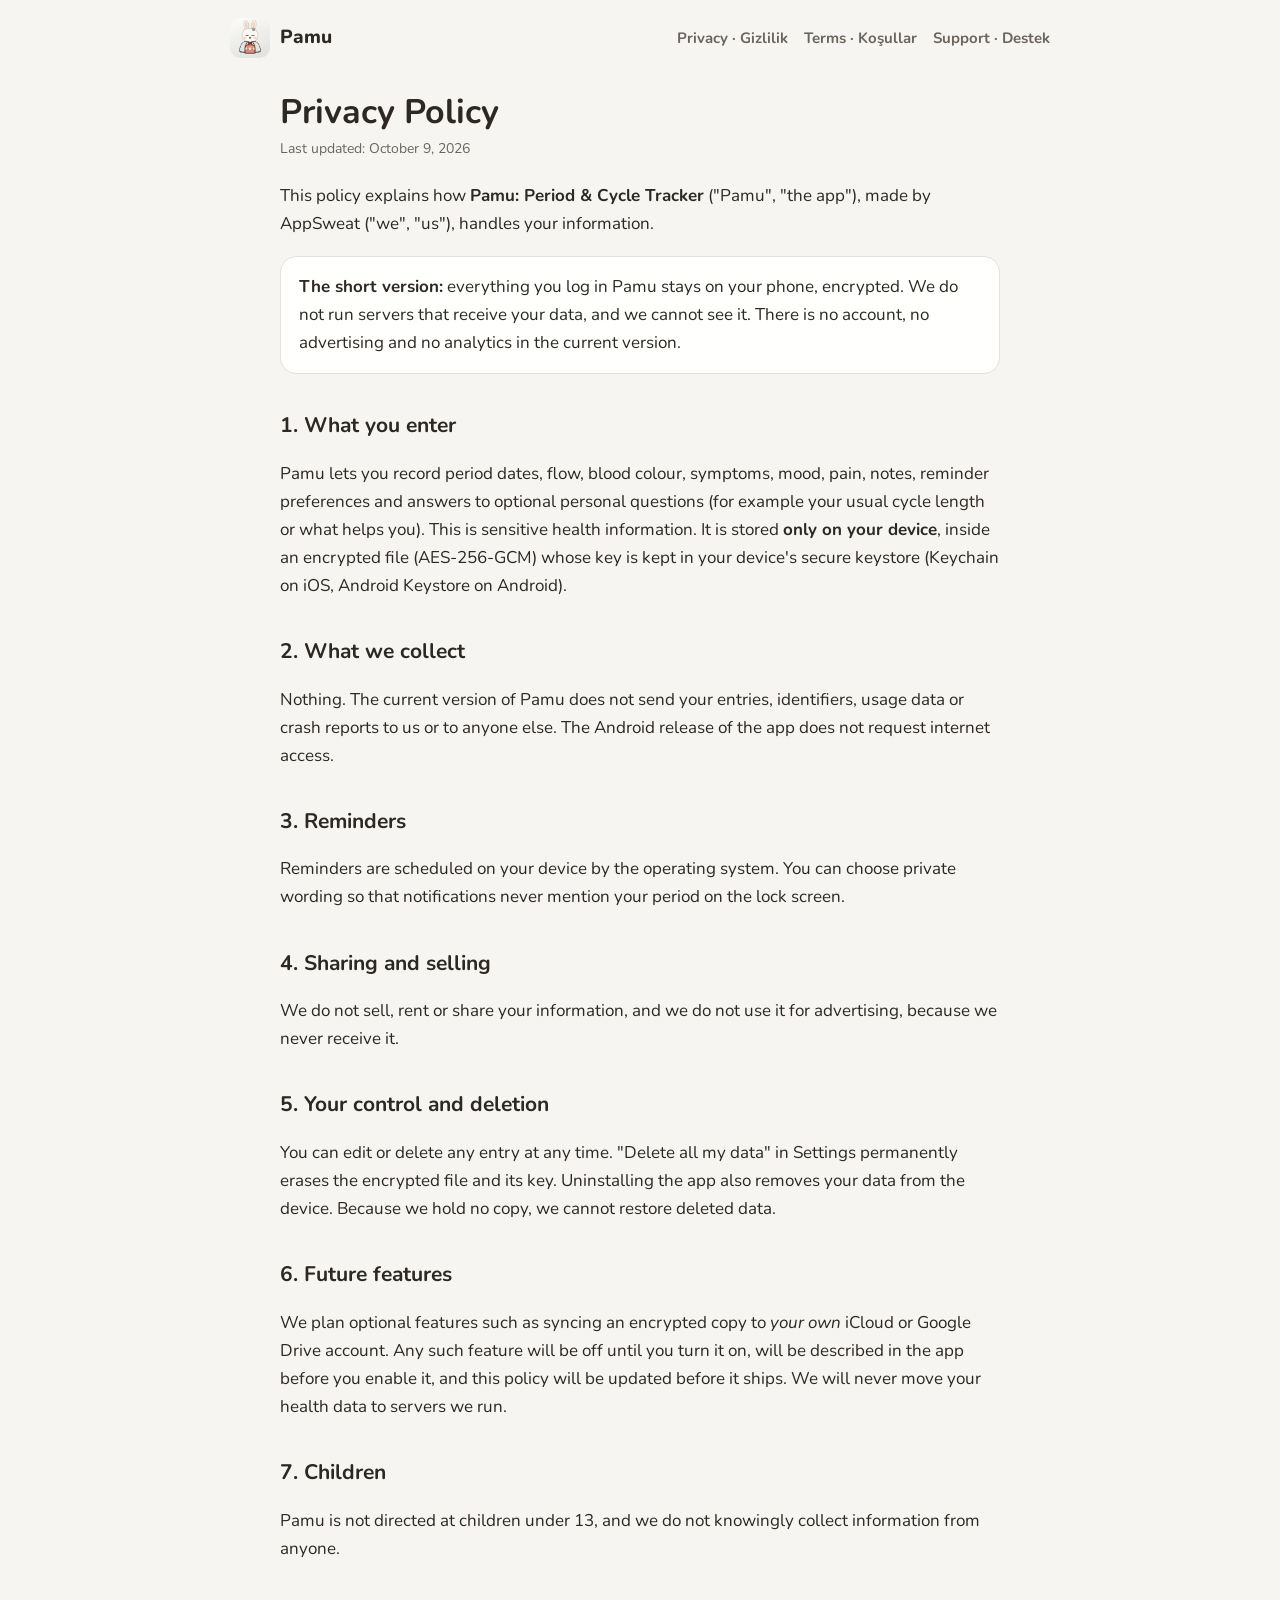
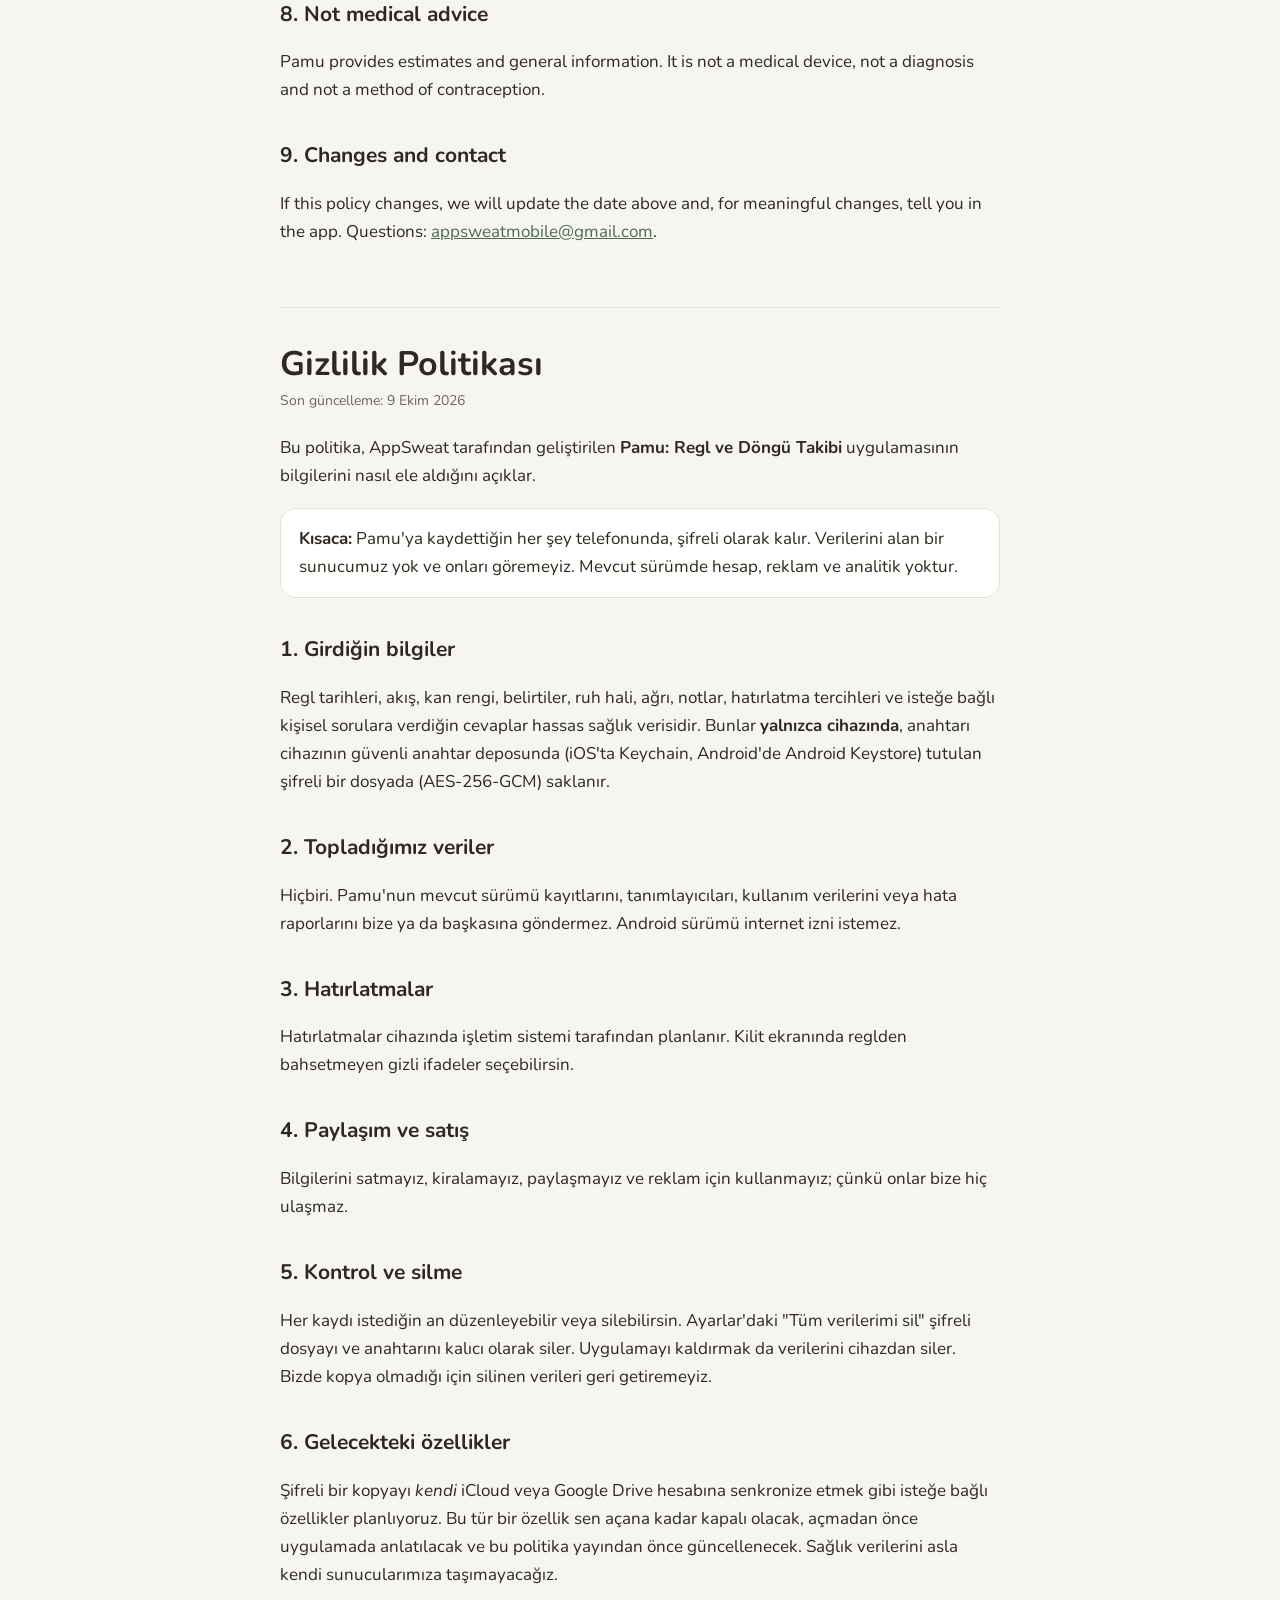
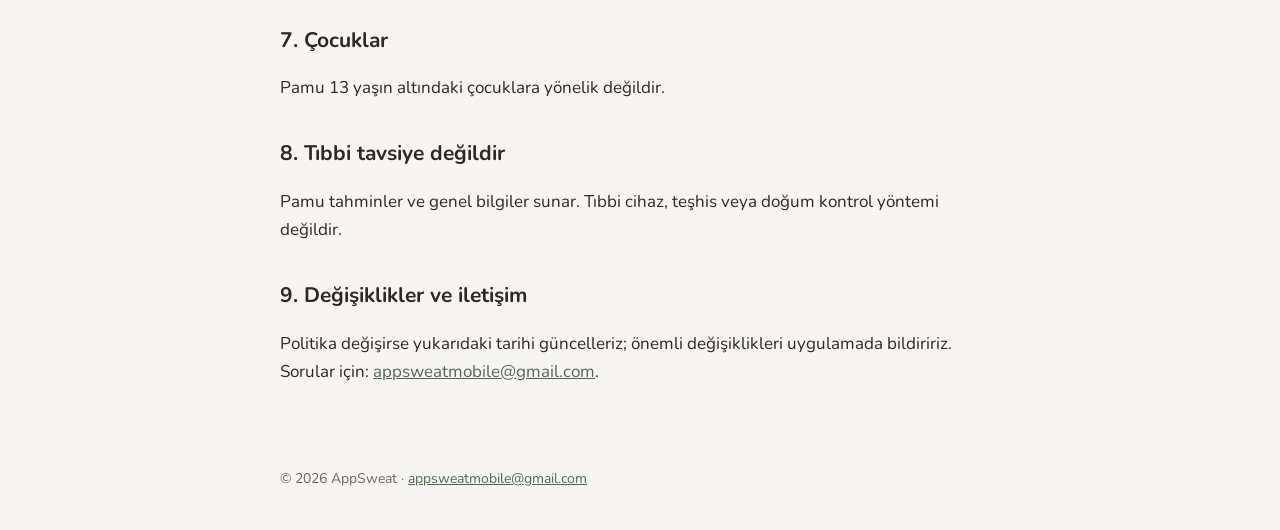
==== privacy.html @ 23151d1e "Pamu privacy policy, terms and support pages" ====
<!DOCTYPE html>
<html lang="en">
<head>
  <meta charset="UTF-8" />
  <meta name="viewport" content="width=device-width, initial-scale=1.0" />
  <title>Privacy Policy · Pamu</title>
  <meta name="description" content="Privacy Policy for Pamu: Period & Cycle Tracker." />
  <link rel="icon" type="image/png" href="app-icon.png" />
  <link rel="apple-touch-icon" href="app-icon.png" />
  <link rel="preconnect" href="https://fonts.googleapis.com" />
  <link rel="stylesheet" href="https://fonts.googleapis.com/css2?family=Nunito:wght@400;700;800&display=swap" />
  <link rel="stylesheet" href="style.css" />
</head>
<body>
  <header class="topbar">
    <a class="brand" href="index.html"><img src="app-icon.png" alt="" /><span>Pamu</span></a>
    <nav class="nav"><a href="privacy.html">Privacy · Gizlilik</a><a href="terms.html">Terms · Koşullar</a><a href="support.html">Support · Destek</a></nav>
  </header>
  <main class="wrap">
    <h1>Privacy Policy</h1>
    <div class="updated">Last updated: October 9, 2026</div>
    <p>This policy explains how <strong>Pamu: Period &amp; Cycle Tracker</strong> ("Pamu", "the app"), made by AppSweat ("we", "us"), handles your information.</p>
    <div class="callout"><strong>The short version:</strong> everything you log in Pamu stays on your phone, encrypted. We do not run servers that receive your data, and we cannot see it. There is no account, no advertising and no analytics in the current version.</div>

    <h2>1. What you enter</h2>
    <p>Pamu lets you record period dates, flow, blood colour, symptoms, mood, pain, notes, reminder preferences and answers to optional personal questions (for example your usual cycle length or what helps you). This is sensitive health information. It is stored <strong>only on your device</strong>, inside an encrypted file (AES-256-GCM) whose key is kept in your device's secure keystore (Keychain on iOS, Android Keystore on Android).</p>

    <h2>2. What we collect</h2>
    <p>Nothing. The current version of Pamu does not send your entries, identifiers, usage data or crash reports to us or to anyone else. The Android release of the app does not request internet access.</p>

    <h2>3. Reminders</h2>
    <p>Reminders are scheduled on your device by the operating system. You can choose private wording so that notifications never mention your period on the lock screen.</p>

    <h2>4. Sharing and selling</h2>
    <p>We do not sell, rent or share your information, and we do not use it for advertising, because we never receive it.</p>

    <h2>5. Your control and deletion</h2>
    <p>You can edit or delete any entry at any time. "Delete all my data" in Settings permanently erases the encrypted file and its key. Uninstalling the app also removes your data from the device. Because we hold no copy, we cannot restore deleted data.</p>

    <h2>6. Future features</h2>
    <p>We plan optional features such as syncing an encrypted copy to <em>your own</em> iCloud or Google Drive account. Any such feature will be off until you turn it on, will be described in the app before you enable it, and this policy will be updated before it ships. We will never move your health data to servers we run.</p>

    <h2>7. Children</h2>
    <p>Pamu is not directed at children under 13, and we do not knowingly collect information from anyone.</p>

    <h2>8. Not medical advice</h2>
    <p>Pamu provides estimates and general information. It is not a medical device, not a diagnosis and not a method of contraception.</p>

    <h2>9. Changes and contact</h2>
    <p>If this policy changes, we will update the date above and, for meaningful changes, tell you in the app. Questions: <a href="mailto:appsweatmobile@gmail.com">appsweatmobile@gmail.com</a>.</p>

    <div class="lang" id="tr" lang="tr">
      <h1>Gizlilik Politikası</h1>
      <div class="updated">Son güncelleme: 9 Ekim 2026</div>
      <p>Bu politika, AppSweat tarafından geliştirilen <strong>Pamu: Regl ve Döngü Takibi</strong> uygulamasının bilgilerini nasıl ele aldığını açıklar.</p>
      <div class="callout"><strong>Kısaca:</strong> Pamu'ya kaydettiğin her şey telefonunda, şifreli olarak kalır. Verilerini alan bir sunucumuz yok ve onları göremeyiz. Mevcut sürümde hesap, reklam ve analitik yoktur.</div>
      <h2>1. Girdiğin bilgiler</h2>
      <p>Regl tarihleri, akış, kan rengi, belirtiler, ruh hali, ağrı, notlar, hatırlatma tercihleri ve isteğe bağlı kişisel sorulara verdiğin cevaplar hassas sağlık verisidir. Bunlar <strong>yalnızca cihazında</strong>, anahtarı cihazının güvenli anahtar deposunda (iOS'ta Keychain, Android'de Android Keystore) tutulan şifreli bir dosyada (AES-256-GCM) saklanır.</p>
      <h2>2. Topladığımız veriler</h2>
      <p>Hiçbiri. Pamu'nun mevcut sürümü kayıtlarını, tanımlayıcıları, kullanım verilerini veya hata raporlarını bize ya da başkasına göndermez. Android sürümü internet izni istemez.</p>
      <h2>3. Hatırlatmalar</h2>
      <p>Hatırlatmalar cihazında işletim sistemi tarafından planlanır. Kilit ekranında reglden bahsetmeyen gizli ifadeler seçebilirsin.</p>
      <h2>4. Paylaşım ve satış</h2>
      <p>Bilgilerini satmayız, kiralamayız, paylaşmayız ve reklam için kullanmayız; çünkü onlar bize hiç ulaşmaz.</p>
      <h2>5. Kontrol ve silme</h2>
      <p>Her kaydı istediğin an düzenleyebilir veya silebilirsin. Ayarlar'daki "Tüm verilerimi sil" şifreli dosyayı ve anahtarını kalıcı olarak siler. Uygulamayı kaldırmak da verilerini cihazdan siler. Bizde kopya olmadığı için silinen verileri geri getiremeyiz.</p>
      <h2>6. Gelecekteki özellikler</h2>
      <p>Şifreli bir kopyayı <em>kendi</em> iCloud veya Google Drive hesabına senkronize etmek gibi isteğe bağlı özellikler planlıyoruz. Bu tür bir özellik sen açana kadar kapalı olacak, açmadan önce uygulamada anlatılacak ve bu politika yayından önce güncellenecek. Sağlık verilerini asla kendi sunucularımıza taşımayacağız.</p>
      <h2>7. Çocuklar</h2>
      <p>Pamu 13 yaşın altındaki çocuklara yönelik değildir.</p>
      <h2>8. Tıbbi tavsiye değildir</h2>
      <p>Pamu tahminler ve genel bilgiler sunar. Tıbbi cihaz, teşhis veya doğum kontrol yöntemi değildir.</p>
      <h2>9. Değişiklikler ve iletişim</h2>
      <p>Politika değişirse yukarıdaki tarihi güncelleriz; önemli değişiklikleri uygulamada bildiririz. Sorular için: <a href="mailto:appsweatmobile@gmail.com">appsweatmobile@gmail.com</a>.</p>
    </div>
  </main>
  <footer>© 2026 AppSweat · <a href="mailto:appsweatmobile@gmail.com">appsweatmobile@gmail.com</a></footer>
</body>
</html>
---- style.css ----
:root{--bg:#F6F5F2;--fg:#2D2823;--muted:#6B655E;--card:#FFFFFE;--line:#E3E1DC;--accent:#4F6B4F;--rose:#B8483A;
--font:'Nunito',ui-rounded,system-ui,-apple-system,'Segoe UI',sans-serif}
@media (prefers-color-scheme:dark){:root{--bg:#1B1A19;--fg:#F1EEE9;--muted:#B3ADA5;--card:#252422;--line:#3A3835;--accent:#9CC29C;--rose:#E58A7C}}
*{box-sizing:border-box}
body{margin:0;background:var(--bg);color:var(--fg);font-family:var(--font);font-size:17px;line-height:1.65}
a{color:var(--accent)}
.topbar{display:flex;align-items:center;justify-content:space-between;gap:16px;flex-wrap:wrap;max-width:860px;margin:0 auto;padding:18px 20px}
.brand{display:flex;align-items:center;gap:10px;font-weight:800;font-size:19px;color:var(--fg);text-decoration:none}
.brand img{width:40px;height:40px;border-radius:10px}
.nav{display:flex;gap:16px;flex-wrap:wrap;font-weight:700;font-size:15px}
.nav a{text-decoration:none;color:var(--muted)}
.nav a:hover{color:var(--fg)}
.wrap{max-width:760px;margin:0 auto;padding:8px 20px 64px}
h1{font-size:34px;line-height:1.2;margin:8px 0 4px;text-wrap:balance}
h2{font-size:21px;margin:34px 0 6px}
h3{font-size:17px;margin:22px 0 4px}
.updated{color:var(--muted);font-size:14px;margin-bottom:22px}
.callout{background:var(--card);border:1px solid var(--line);border-radius:16px;padding:16px 18px;margin:18px 0}
.lang{display:inline-block;margin:44px 0 0;padding-top:28px;border-top:1px solid var(--line);width:100%}
.hero{display:grid;grid-template-columns:auto 1fr;gap:28px;align-items:center;margin:28px 0}
.hero img{width:150px;height:150px;border-radius:34px;box-shadow:0 8px 30px rgba(0,0,0,.08)}
.lead{font-size:19px;color:var(--muted)}
.points{display:grid;grid-template-columns:repeat(auto-fit,minmax(210px,1fr));gap:14px;margin:26px 0}
.points div{background:var(--card);border:1px solid var(--line);border-radius:16px;padding:16px}
.points b{display:block;margin-bottom:4px}
footer{max-width:760px;margin:0 auto;padding:0 20px 40px;color:var(--muted);font-size:14px}
@media (max-width:560px){.hero{grid-template-columns:1fr}.hero img{width:110px;height:110px;border-radius:26px}h1{font-size:28px}}
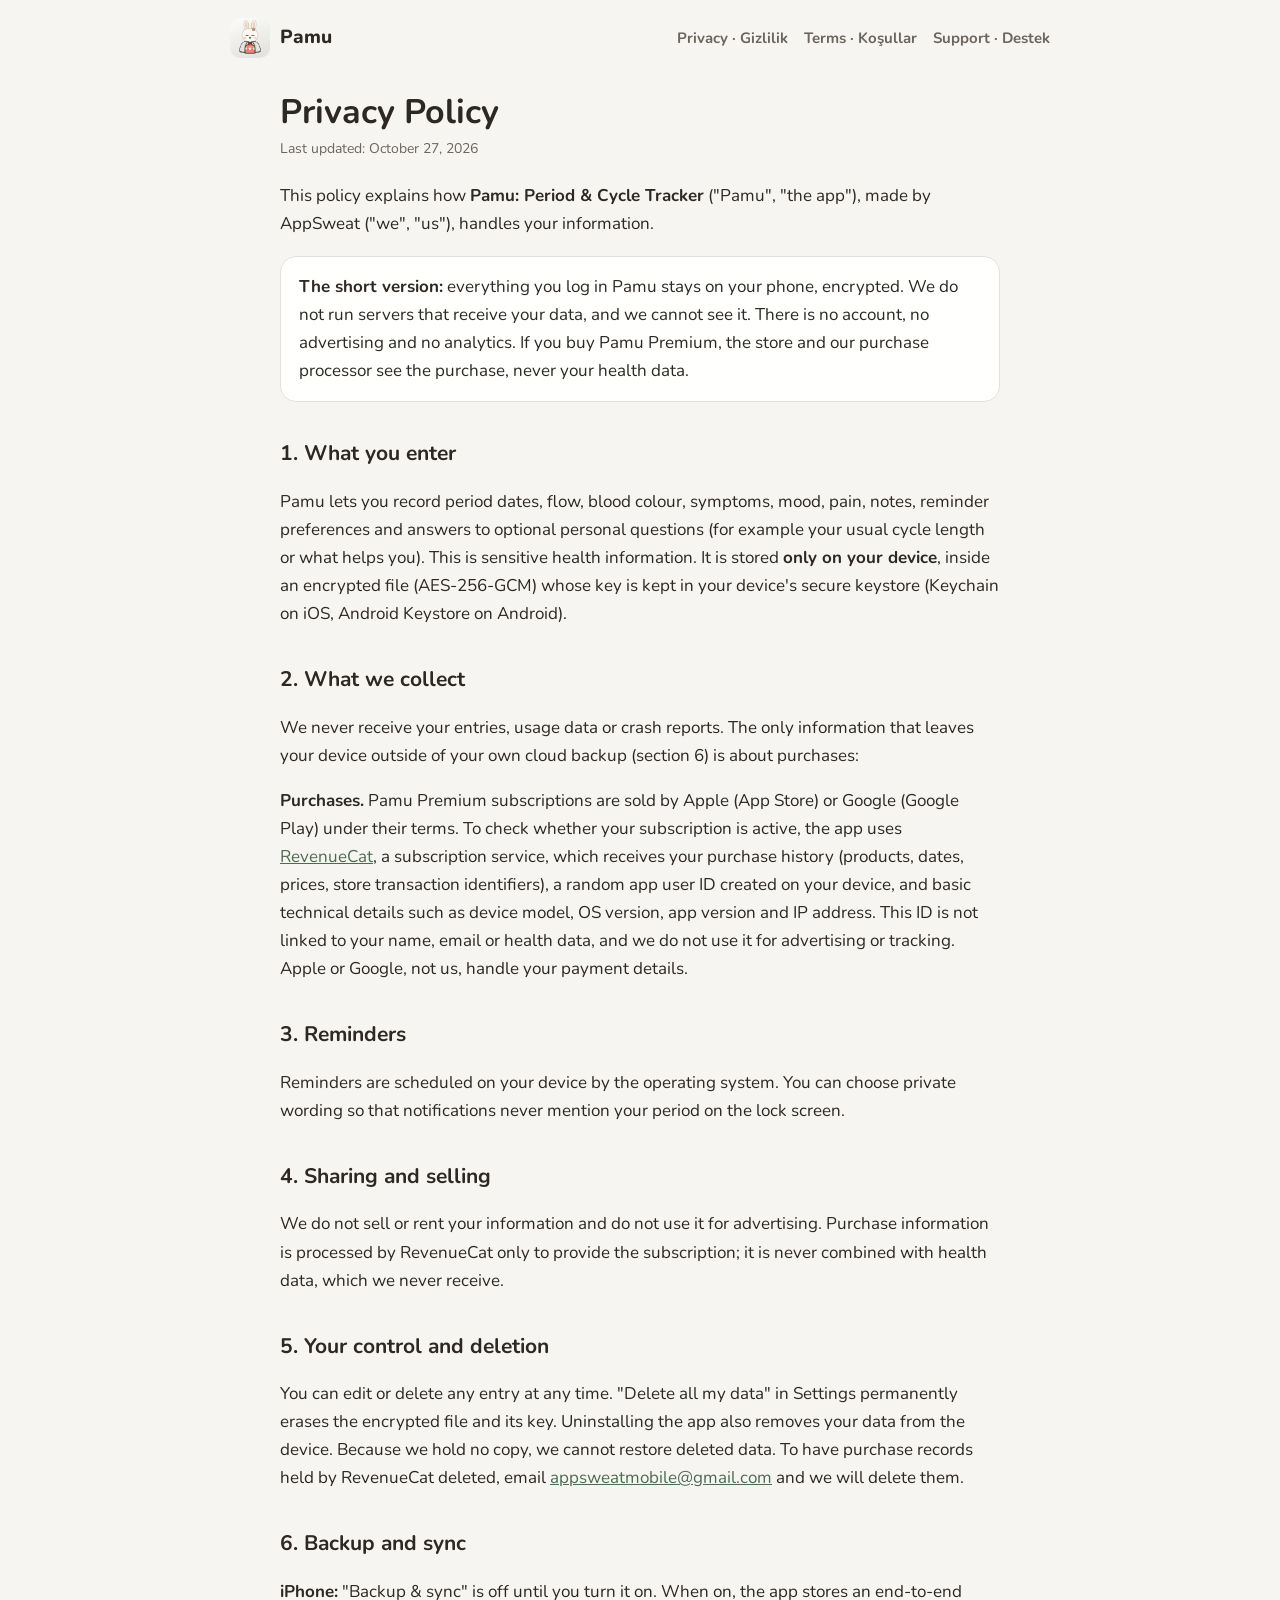
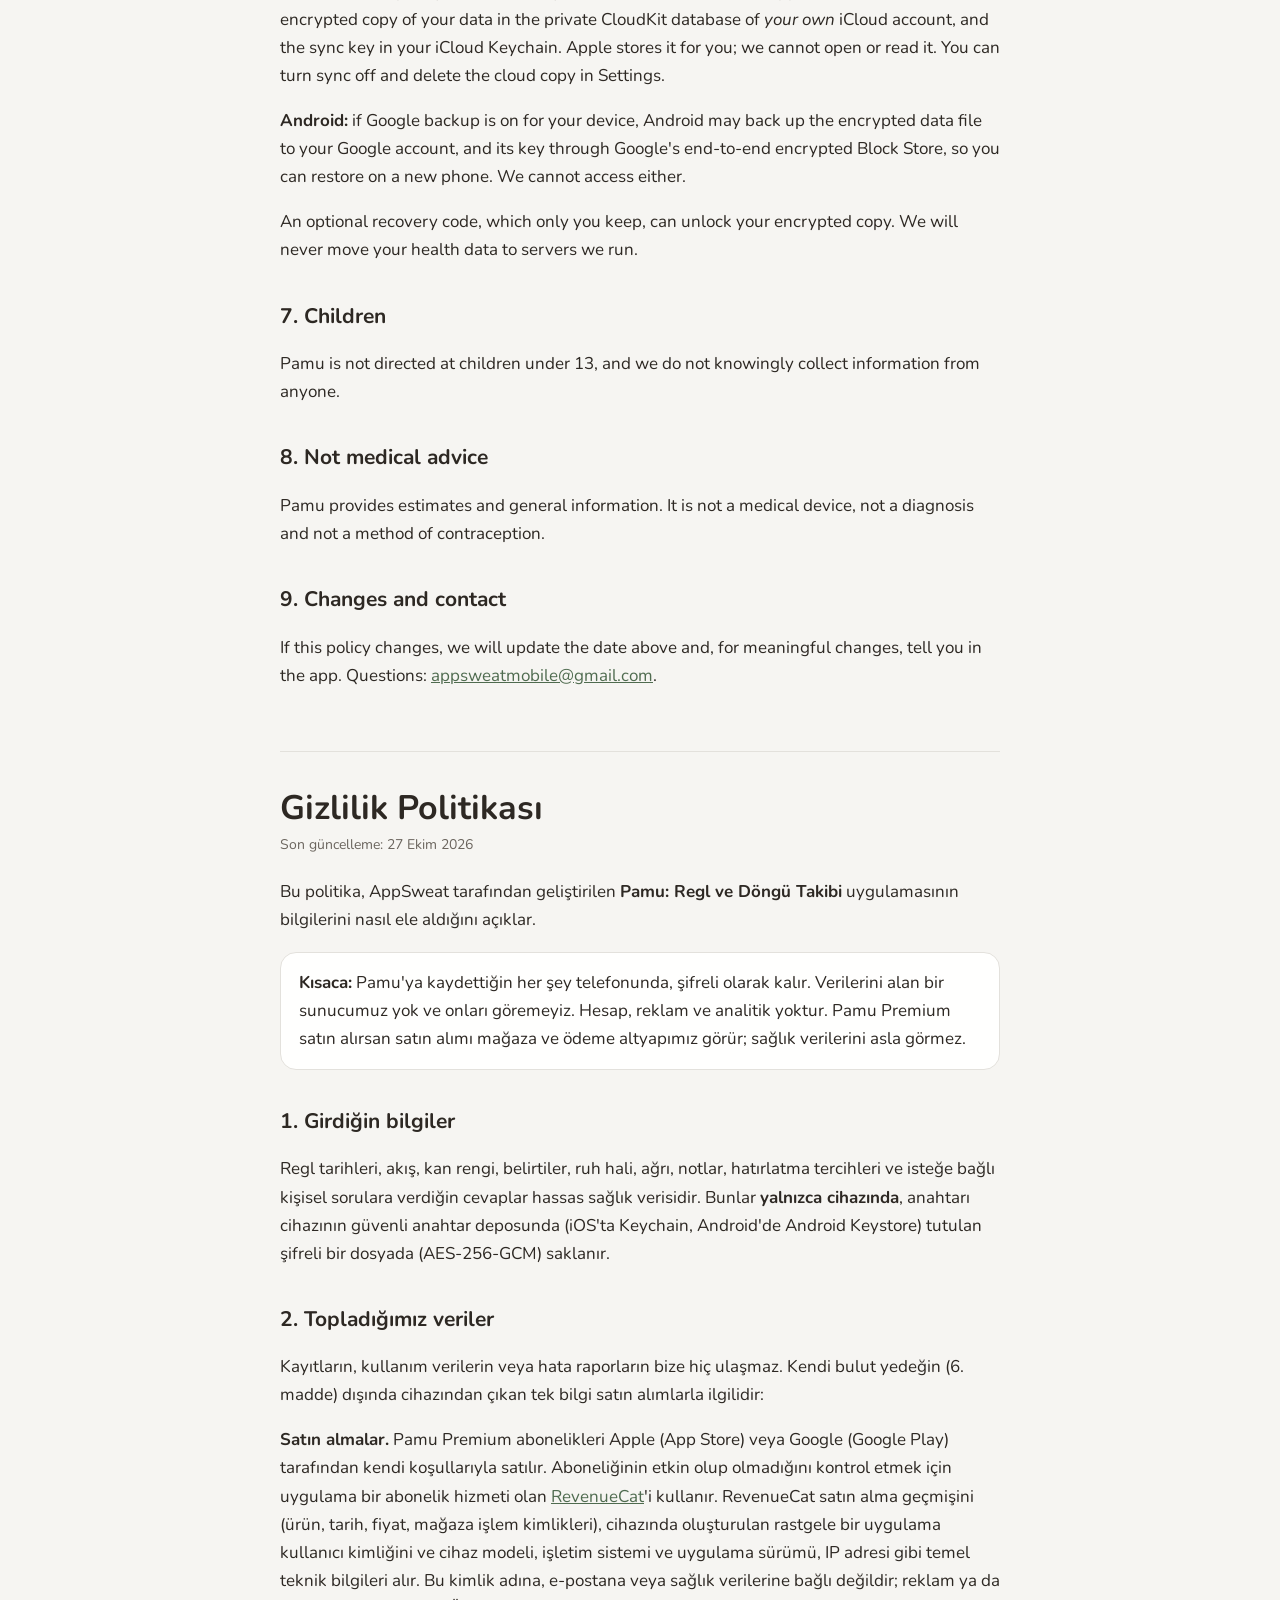
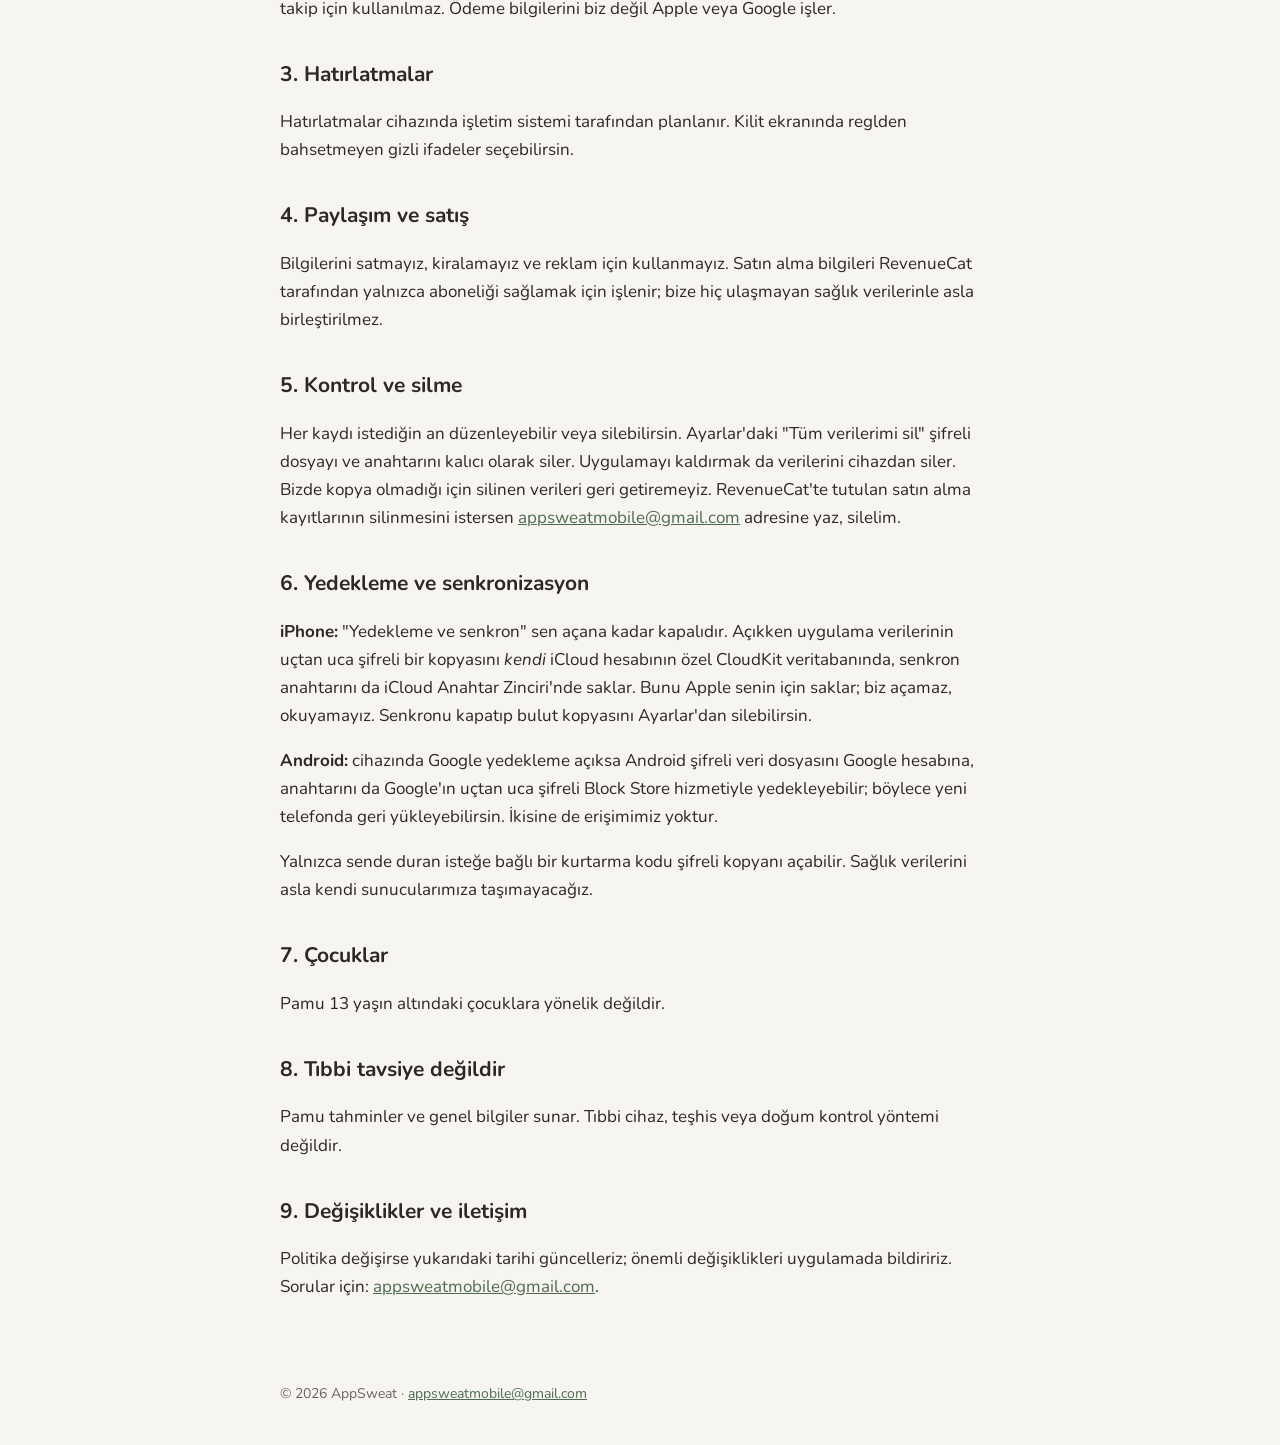
==== commit 6279b9fb: "Describe purchases, sync and subscription terms Privacy: RevenueCat purchase processing, iCloud sync" ====
--- a/privacy.html
+++ b/privacy.html
@@ -18,27 +18,30 @@
   </header>
   <main class="wrap">
     <h1>Privacy Policy</h1>
-    <div class="updated">Last updated: October 9, 2026</div>
+    <div class="updated">Last updated: October 27, 2026</div>
     <p>This policy explains how <strong>Pamu: Period &amp; Cycle Tracker</strong> ("Pamu", "the app"), made by AppSweat ("we", "us"), handles your information.</p>
-    <div class="callout"><strong>The short version:</strong> everything you log in Pamu stays on your phone, encrypted. We do not run servers that receive your data, and we cannot see it. There is no account, no advertising and no analytics in the current version.</div>
+    <div class="callout"><strong>The short version:</strong> everything you log in Pamu stays on your phone, encrypted. We do not run servers that receive your data, and we cannot see it. There is no account, no advertising and no analytics. If you buy Pamu Premium, the store and our purchase processor see the purchase, never your health data.</div>
 
     <h2>1. What you enter</h2>
     <p>Pamu lets you record period dates, flow, blood colour, symptoms, mood, pain, notes, reminder preferences and answers to optional personal questions (for example your usual cycle length or what helps you). This is sensitive health information. It is stored <strong>only on your device</strong>, inside an encrypted file (AES-256-GCM) whose key is kept in your device's secure keystore (Keychain on iOS, Android Keystore on Android).</p>
 
     <h2>2. What we collect</h2>
-    <p>Nothing. The current version of Pamu does not send your entries, identifiers, usage data or crash reports to us or to anyone else. The Android release of the app does not request internet access.</p>
+    <p>We never receive your entries, usage data or crash reports. The only information that leaves your device outside of your own cloud backup (section 6) is about purchases:</p>
+    <p><strong>Purchases.</strong> Pamu Premium subscriptions are sold by Apple (App Store) or Google (Google Play) under their terms. To check whether your subscription is active, the app uses <a href="https://www.revenuecat.com/privacy">RevenueCat</a>, a subscription service, which receives your purchase history (products, dates, prices, store transaction identifiers), a random app user ID created on your device, and basic technical details such as device model, OS version, app version and IP address. This ID is not linked to your name, email or health data, and we do not use it for advertising or tracking. Apple or Google, not us, handle your payment details.</p>
 
     <h2>3. Reminders</h2>
     <p>Reminders are scheduled on your device by the operating system. You can choose private wording so that notifications never mention your period on the lock screen.</p>
 
     <h2>4. Sharing and selling</h2>
-    <p>We do not sell, rent or share your information, and we do not use it for advertising, because we never receive it.</p>
+    <p>We do not sell or rent your information and do not use it for advertising. Purchase information is processed by RevenueCat only to provide the subscription; it is never combined with health data, which we never receive.</p>
 
     <h2>5. Your control and deletion</h2>
-    <p>You can edit or delete any entry at any time. "Delete all my data" in Settings permanently erases the encrypted file and its key. Uninstalling the app also removes your data from the device. Because we hold no copy, we cannot restore deleted data.</p>
+    <p>You can edit or delete any entry at any time. "Delete all my data" in Settings permanently erases the encrypted file and its key. Uninstalling the app also removes your data from the device. Because we hold no copy, we cannot restore deleted data. To have purchase records held by RevenueCat deleted, email <a href="mailto:appsweatmobile@gmail.com">appsweatmobile@gmail.com</a> and we will delete them.</p>
 
-    <h2>6. Future features</h2>
-    <p>We plan optional features such as syncing an encrypted copy to <em>your own</em> iCloud or Google Drive account. Any such feature will be off until you turn it on, will be described in the app before you enable it, and this policy will be updated before it ships. We will never move your health data to servers we run.</p>
+    <h2>6. Backup and sync</h2>
+    <p><strong>iPhone:</strong> "Backup &amp; sync" is off until you turn it on. When on, the app stores an end-to-end encrypted copy of your data in the private CloudKit database of <em>your own</em> iCloud account, and the sync key in your iCloud Keychain. Apple stores it for you; we cannot open or read it. You can turn sync off and delete the cloud copy in Settings.</p>
+    <p><strong>Android:</strong> if Google backup is on for your device, Android may back up the encrypted data file to your Google account, and its key through Google's end-to-end encrypted Block Store, so you can restore on a new phone. We cannot access either.</p>
+    <p>An optional recovery code, which only you keep, can unlock your encrypted copy. We will never move your health data to servers we run.</p>
 
     <h2>7. Children</h2>
     <p>Pamu is not directed at children under 13, and we do not knowingly collect information from anyone.</p>
@@ -51,21 +54,24 @@
 
     <div class="lang" id="tr" lang="tr">
       <h1>Gizlilik Politikası</h1>
-      <div class="updated">Son güncelleme: 9 Ekim 2026</div>
+      <div class="updated">Son güncelleme: 27 Ekim 2026</div>
       <p>Bu politika, AppSweat tarafından geliştirilen <strong>Pamu: Regl ve Döngü Takibi</strong> uygulamasının bilgilerini nasıl ele aldığını açıklar.</p>
-      <div class="callout"><strong>Kısaca:</strong> Pamu'ya kaydettiğin her şey telefonunda, şifreli olarak kalır. Verilerini alan bir sunucumuz yok ve onları göremeyiz. Mevcut sürümde hesap, reklam ve analitik yoktur.</div>
+      <div class="callout"><strong>Kısaca:</strong> Pamu'ya kaydettiğin her şey telefonunda, şifreli olarak kalır. Verilerini alan bir sunucumuz yok ve onları göremeyiz. Hesap, reklam ve analitik yoktur. Pamu Premium satın alırsan satın alımı mağaza ve ödeme altyapımız görür; sağlık verilerini asla görmez.</div>
       <h2>1. Girdiğin bilgiler</h2>
       <p>Regl tarihleri, akış, kan rengi, belirtiler, ruh hali, ağrı, notlar, hatırlatma tercihleri ve isteğe bağlı kişisel sorulara verdiğin cevaplar hassas sağlık verisidir. Bunlar <strong>yalnızca cihazında</strong>, anahtarı cihazının güvenli anahtar deposunda (iOS'ta Keychain, Android'de Android Keystore) tutulan şifreli bir dosyada (AES-256-GCM) saklanır.</p>
       <h2>2. Topladığımız veriler</h2>
-      <p>Hiçbiri. Pamu'nun mevcut sürümü kayıtlarını, tanımlayıcıları, kullanım verilerini veya hata raporlarını bize ya da başkasına göndermez. Android sürümü internet izni istemez.</p>
+      <p>Kayıtların, kullanım verilerin veya hata raporların bize hiç ulaşmaz. Kendi bulut yedeğin (6. madde) dışında cihazından çıkan tek bilgi satın alımlarla ilgilidir:</p>
+      <p><strong>Satın almalar.</strong> Pamu Premium abonelikleri Apple (App Store) veya Google (Google Play) tarafından kendi koşullarıyla satılır. Aboneliğinin etkin olup olmadığını kontrol etmek için uygulama bir abonelik hizmeti olan <a href="https://www.revenuecat.com/privacy">RevenueCat</a>'i kullanır. RevenueCat satın alma geçmişini (ürün, tarih, fiyat, mağaza işlem kimlikleri), cihazında oluşturulan rastgele bir uygulama kullanıcı kimliğini ve cihaz modeli, işletim sistemi ve uygulama sürümü, IP adresi gibi temel teknik bilgileri alır. Bu kimlik adına, e-postana veya sağlık verilerine bağlı değildir; reklam ya da takip için kullanılmaz. Ödeme bilgilerini biz değil Apple veya Google işler.</p>
       <h2>3. Hatırlatmalar</h2>
       <p>Hatırlatmalar cihazında işletim sistemi tarafından planlanır. Kilit ekranında reglden bahsetmeyen gizli ifadeler seçebilirsin.</p>
       <h2>4. Paylaşım ve satış</h2>
-      <p>Bilgilerini satmayız, kiralamayız, paylaşmayız ve reklam için kullanmayız; çünkü onlar bize hiç ulaşmaz.</p>
+      <p>Bilgilerini satmayız, kiralamayız ve reklam için kullanmayız. Satın alma bilgileri RevenueCat tarafından yalnızca aboneliği sağlamak için işlenir; bize hiç ulaşmayan sağlık verilerinle asla birleştirilmez.</p>
       <h2>5. Kontrol ve silme</h2>
-      <p>Her kaydı istediğin an düzenleyebilir veya silebilirsin. Ayarlar'daki "Tüm verilerimi sil" şifreli dosyayı ve anahtarını kalıcı olarak siler. Uygulamayı kaldırmak da verilerini cihazdan siler. Bizde kopya olmadığı için silinen verileri geri getiremeyiz.</p>
-      <h2>6. Gelecekteki özellikler</h2>
-      <p>Şifreli bir kopyayı <em>kendi</em> iCloud veya Google Drive hesabına senkronize etmek gibi isteğe bağlı özellikler planlıyoruz. Bu tür bir özellik sen açana kadar kapalı olacak, açmadan önce uygulamada anlatılacak ve bu politika yayından önce güncellenecek. Sağlık verilerini asla kendi sunucularımıza taşımayacağız.</p>
+      <p>Her kaydı istediğin an düzenleyebilir veya silebilirsin. Ayarlar'daki "Tüm verilerimi sil" şifreli dosyayı ve anahtarını kalıcı olarak siler. Uygulamayı kaldırmak da verilerini cihazdan siler. Bizde kopya olmadığı için silinen verileri geri getiremeyiz. RevenueCat'te tutulan satın alma kayıtlarının silinmesini istersen <a href="mailto:appsweatmobile@gmail.com">appsweatmobile@gmail.com</a> adresine yaz, silelim.</p>
+      <h2>6. Yedekleme ve senkronizasyon</h2>
+      <p><strong>iPhone:</strong> "Yedekleme ve senkron" sen açana kadar kapalıdır. Açıkken uygulama verilerinin uçtan uca şifreli bir kopyasını <em>kendi</em> iCloud hesabının özel CloudKit veritabanında, senkron anahtarını da iCloud Anahtar Zinciri'nde saklar. Bunu Apple senin için saklar; biz açamaz, okuyamayız. Senkronu kapatıp bulut kopyasını Ayarlar'dan silebilirsin.</p>
+      <p><strong>Android:</strong> cihazında Google yedekleme açıksa Android şifreli veri dosyasını Google hesabına, anahtarını da Google'ın uçtan uca şifreli Block Store hizmetiyle yedekleyebilir; böylece yeni telefonda geri yükleyebilirsin. İkisine de erişimimiz yoktur.</p>
+      <p>Yalnızca sende duran isteğe bağlı bir kurtarma kodu şifreli kopyanı açabilir. Sağlık verilerini asla kendi sunucularımıza taşımayacağız.</p>
       <h2>7. Çocuklar</h2>
       <p>Pamu 13 yaşın altındaki çocuklara yönelik değildir.</p>
       <h2>8. Tıbbi tavsiye değildir</h2>
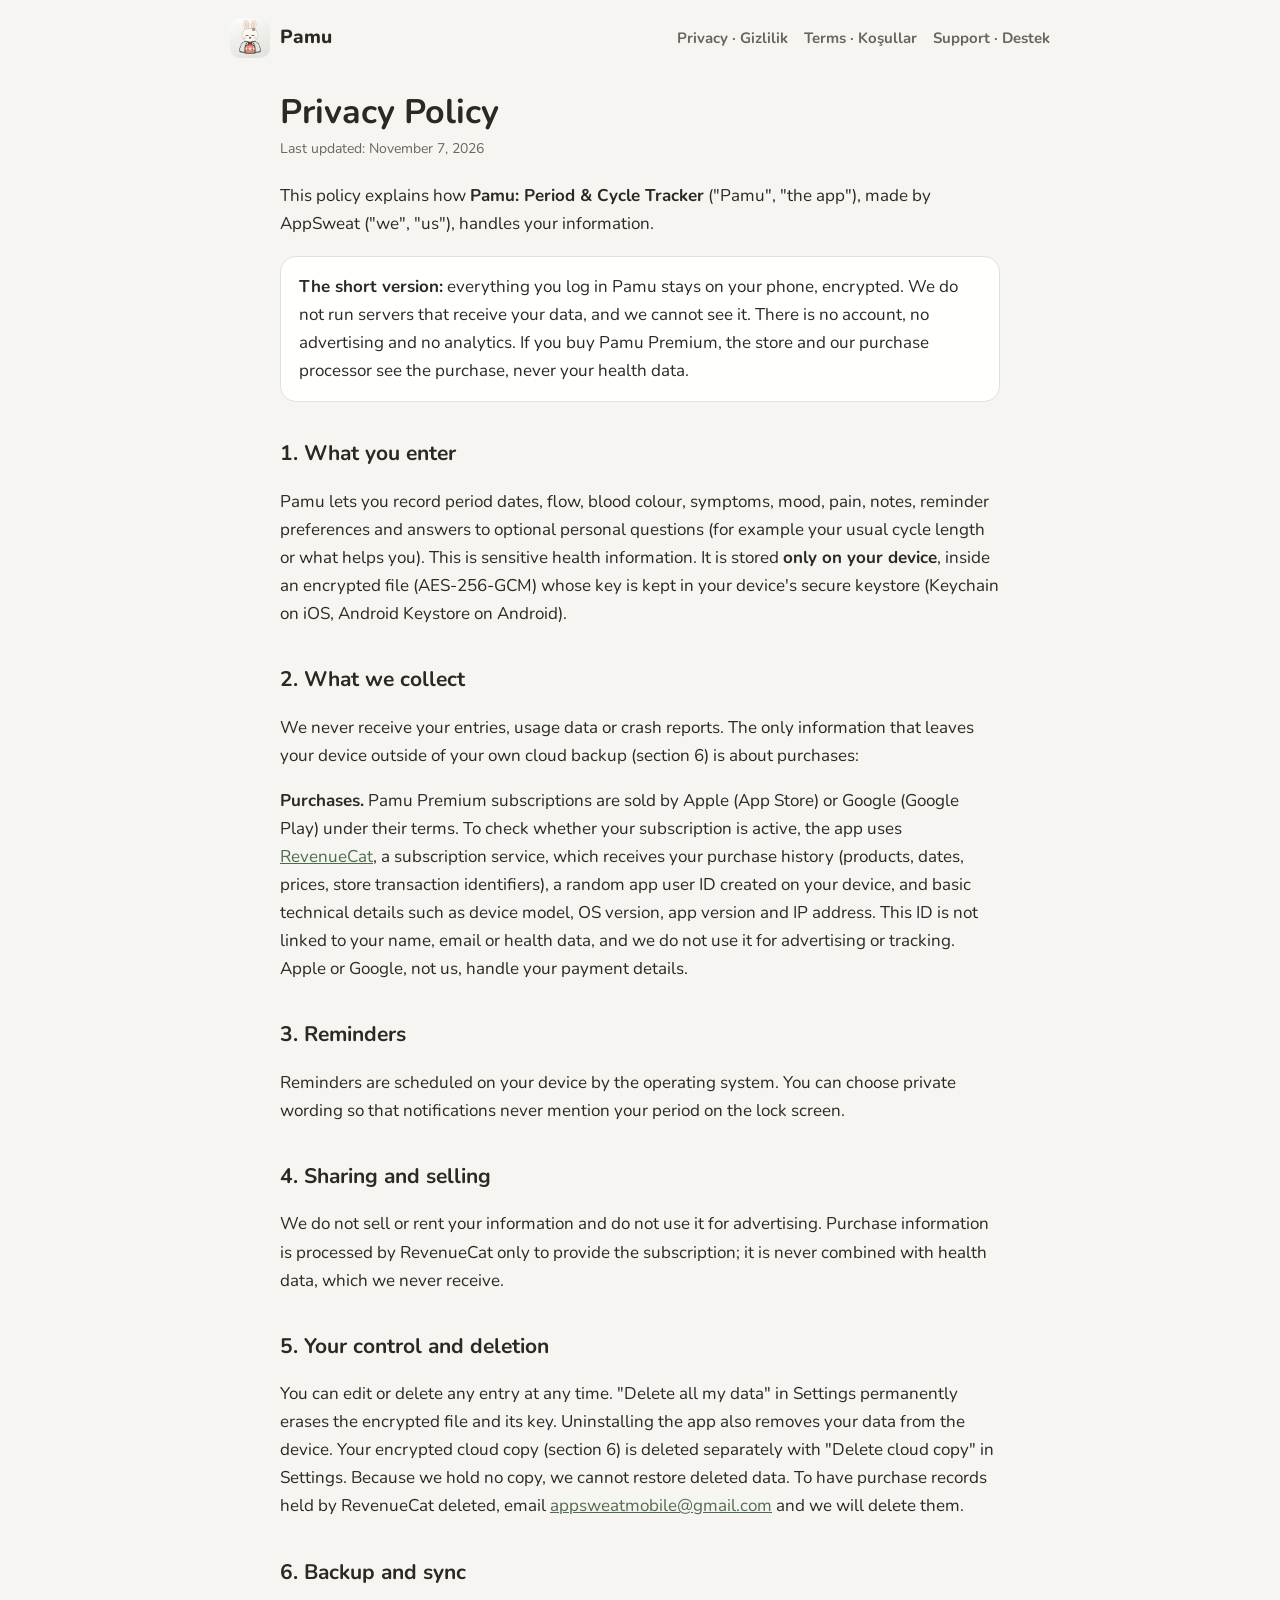
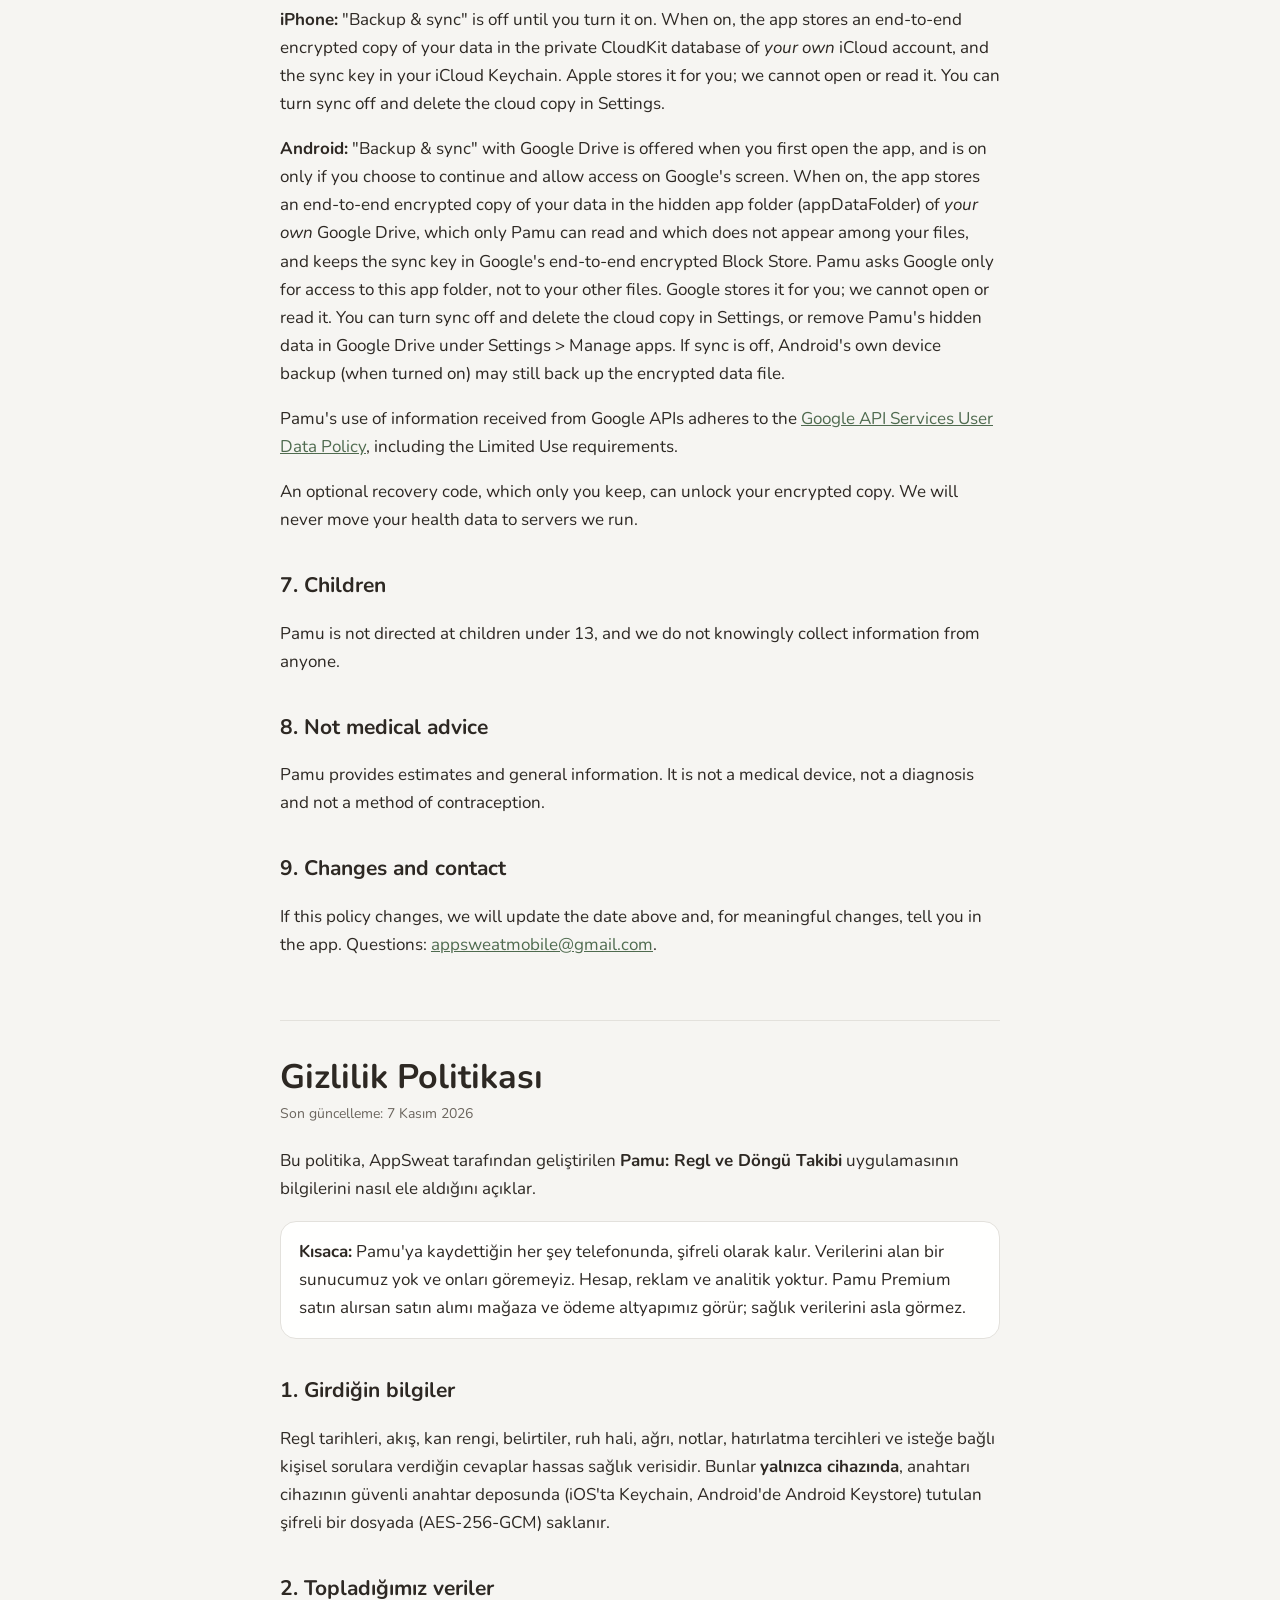
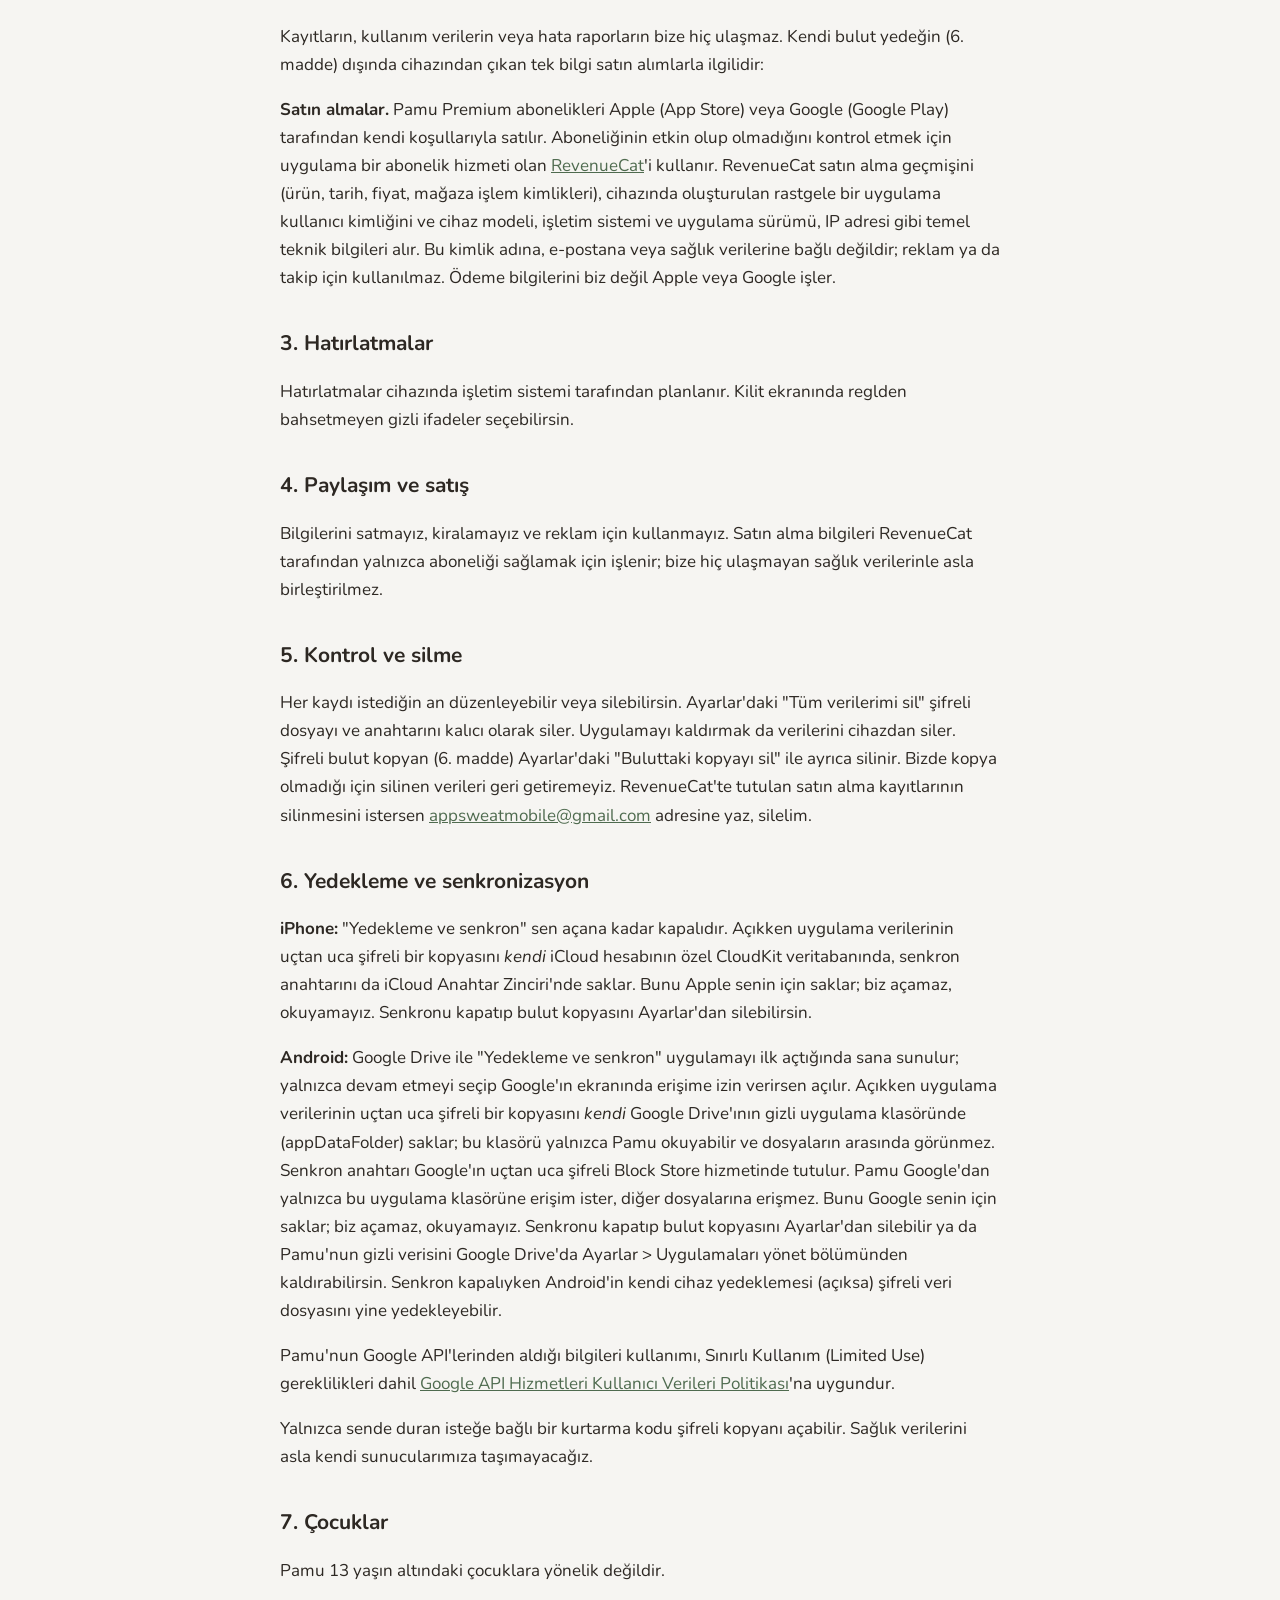
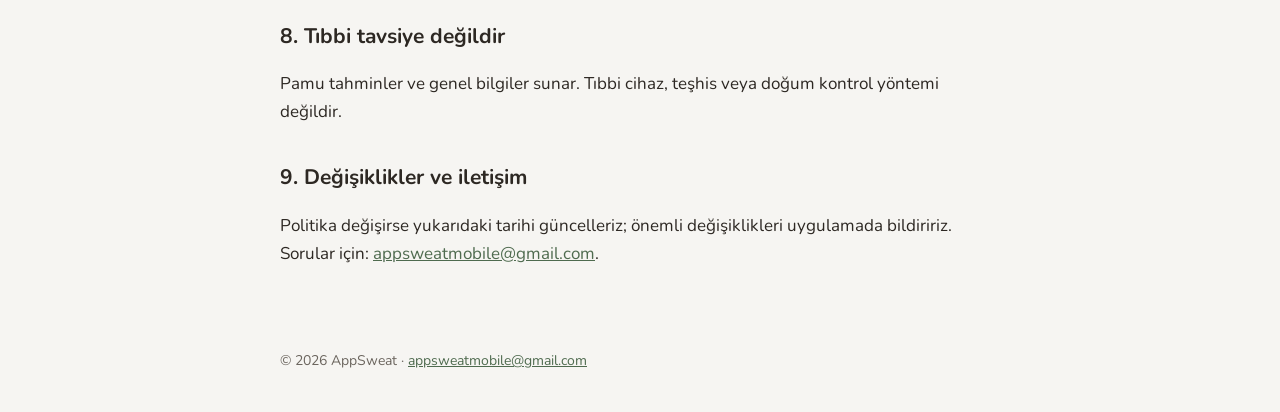
==== commit eece5310: "Privacy policy: Google Drive sync on Android" ====
--- a/privacy.html
+++ b/privacy.html
@@ -18,7 +18,7 @@
   </header>
   <main class="wrap">
     <h1>Privacy Policy</h1>
-    <div class="updated">Last updated: October 27, 2026</div>
+    <div class="updated">Last updated: November 7, 2026</div>
     <p>This policy explains how <strong>Pamu: Period &amp; Cycle Tracker</strong> ("Pamu", "the app"), made by AppSweat ("we", "us"), handles your information.</p>
     <div class="callout"><strong>The short version:</strong> everything you log in Pamu stays on your phone, encrypted. We do not run servers that receive your data, and we cannot see it. There is no account, no advertising and no analytics. If you buy Pamu Premium, the store and our purchase processor see the purchase, never your health data.</div>
 
@@ -36,11 +36,12 @@
     <p>We do not sell or rent your information and do not use it for advertising. Purchase information is processed by RevenueCat only to provide the subscription; it is never combined with health data, which we never receive.</p>
 
     <h2>5. Your control and deletion</h2>
-    <p>You can edit or delete any entry at any time. "Delete all my data" in Settings permanently erases the encrypted file and its key. Uninstalling the app also removes your data from the device. Because we hold no copy, we cannot restore deleted data. To have purchase records held by RevenueCat deleted, email <a href="mailto:appsweatmobile@gmail.com">appsweatmobile@gmail.com</a> and we will delete them.</p>
+    <p>You can edit or delete any entry at any time. "Delete all my data" in Settings permanently erases the encrypted file and its key. Uninstalling the app also removes your data from the device. Your encrypted cloud copy (section 6) is deleted separately with "Delete cloud copy" in Settings. Because we hold no copy, we cannot restore deleted data. To have purchase records held by RevenueCat deleted, email <a href="mailto:appsweatmobile@gmail.com">appsweatmobile@gmail.com</a> and we will delete them.</p>
 
     <h2>6. Backup and sync</h2>
     <p><strong>iPhone:</strong> "Backup &amp; sync" is off until you turn it on. When on, the app stores an end-to-end encrypted copy of your data in the private CloudKit database of <em>your own</em> iCloud account, and the sync key in your iCloud Keychain. Apple stores it for you; we cannot open or read it. You can turn sync off and delete the cloud copy in Settings.</p>
-    <p><strong>Android:</strong> if Google backup is on for your device, Android may back up the encrypted data file to your Google account, and its key through Google's end-to-end encrypted Block Store, so you can restore on a new phone. We cannot access either.</p>
+    <p><strong>Android:</strong> "Backup &amp; sync" with Google Drive is offered when you first open the app, and is on only if you choose to continue and allow access on Google's screen. When on, the app stores an end-to-end encrypted copy of your data in the hidden app folder (appDataFolder) of <em>your own</em> Google Drive, which only Pamu can read and which does not appear among your files, and keeps the sync key in Google's end-to-end encrypted Block Store. Pamu asks Google only for access to this app folder, not to your other files. Google stores it for you; we cannot open or read it. You can turn sync off and delete the cloud copy in Settings, or remove Pamu's hidden data in Google Drive under Settings &gt; Manage apps. If sync is off, Android's own device backup (when turned on) may still back up the encrypted data file.</p>
+    <p>Pamu's use of information received from Google APIs adheres to the <a href="https://developers.google.com/terms/api-services-user-data-policy">Google API Services User Data Policy</a>, including the Limited Use requirements.</p>
     <p>An optional recovery code, which only you keep, can unlock your encrypted copy. We will never move your health data to servers we run.</p>
 
     <h2>7. Children</h2>
@@ -54,7 +55,7 @@
 
     <div class="lang" id="tr" lang="tr">
       <h1>Gizlilik Politikası</h1>
-      <div class="updated">Son güncelleme: 27 Ekim 2026</div>
+      <div class="updated">Son güncelleme: 7 Kasım 2026</div>
       <p>Bu politika, AppSweat tarafından geliştirilen <strong>Pamu: Regl ve Döngü Takibi</strong> uygulamasının bilgilerini nasıl ele aldığını açıklar.</p>
       <div class="callout"><strong>Kısaca:</strong> Pamu'ya kaydettiğin her şey telefonunda, şifreli olarak kalır. Verilerini alan bir sunucumuz yok ve onları göremeyiz. Hesap, reklam ve analitik yoktur. Pamu Premium satın alırsan satın alımı mağaza ve ödeme altyapımız görür; sağlık verilerini asla görmez.</div>
       <h2>1. Girdiğin bilgiler</h2>
@@ -67,10 +68,11 @@
       <h2>4. Paylaşım ve satış</h2>
       <p>Bilgilerini satmayız, kiralamayız ve reklam için kullanmayız. Satın alma bilgileri RevenueCat tarafından yalnızca aboneliği sağlamak için işlenir; bize hiç ulaşmayan sağlık verilerinle asla birleştirilmez.</p>
       <h2>5. Kontrol ve silme</h2>
-      <p>Her kaydı istediğin an düzenleyebilir veya silebilirsin. Ayarlar'daki "Tüm verilerimi sil" şifreli dosyayı ve anahtarını kalıcı olarak siler. Uygulamayı kaldırmak da verilerini cihazdan siler. Bizde kopya olmadığı için silinen verileri geri getiremeyiz. RevenueCat'te tutulan satın alma kayıtlarının silinmesini istersen <a href="mailto:appsweatmobile@gmail.com">appsweatmobile@gmail.com</a> adresine yaz, silelim.</p>
+      <p>Her kaydı istediğin an düzenleyebilir veya silebilirsin. Ayarlar'daki "Tüm verilerimi sil" şifreli dosyayı ve anahtarını kalıcı olarak siler. Uygulamayı kaldırmak da verilerini cihazdan siler. Şifreli bulut kopyan (6. madde) Ayarlar'daki "Buluttaki kopyayı sil" ile ayrıca silinir. Bizde kopya olmadığı için silinen verileri geri getiremeyiz. RevenueCat'te tutulan satın alma kayıtlarının silinmesini istersen <a href="mailto:appsweatmobile@gmail.com">appsweatmobile@gmail.com</a> adresine yaz, silelim.</p>
       <h2>6. Yedekleme ve senkronizasyon</h2>
       <p><strong>iPhone:</strong> "Yedekleme ve senkron" sen açana kadar kapalıdır. Açıkken uygulama verilerinin uçtan uca şifreli bir kopyasını <em>kendi</em> iCloud hesabının özel CloudKit veritabanında, senkron anahtarını da iCloud Anahtar Zinciri'nde saklar. Bunu Apple senin için saklar; biz açamaz, okuyamayız. Senkronu kapatıp bulut kopyasını Ayarlar'dan silebilirsin.</p>
-      <p><strong>Android:</strong> cihazında Google yedekleme açıksa Android şifreli veri dosyasını Google hesabına, anahtarını da Google'ın uçtan uca şifreli Block Store hizmetiyle yedekleyebilir; böylece yeni telefonda geri yükleyebilirsin. İkisine de erişimimiz yoktur.</p>
+      <p><strong>Android:</strong> Google Drive ile "Yedekleme ve senkron" uygulamayı ilk açtığında sana sunulur; yalnızca devam etmeyi seçip Google'ın ekranında erişime izin verirsen açılır. Açıkken uygulama verilerinin uçtan uca şifreli bir kopyasını <em>kendi</em> Google Drive'ının gizli uygulama klasöründe (appDataFolder) saklar; bu klasörü yalnızca Pamu okuyabilir ve dosyaların arasında görünmez. Senkron anahtarı Google'ın uçtan uca şifreli Block Store hizmetinde tutulur. Pamu Google'dan yalnızca bu uygulama klasörüne erişim ister, diğer dosyalarına erişmez. Bunu Google senin için saklar; biz açamaz, okuyamayız. Senkronu kapatıp bulut kopyasını Ayarlar'dan silebilir ya da Pamu'nun gizli verisini Google Drive'da Ayarlar &gt; Uygulamaları yönet bölümünden kaldırabilirsin. Senkron kapalıyken Android'in kendi cihaz yedeklemesi (açıksa) şifreli veri dosyasını yine yedekleyebilir.</p>
+      <p>Pamu'nun Google API'lerinden aldığı bilgileri kullanımı, Sınırlı Kullanım (Limited Use) gereklilikleri dahil <a href="https://developers.google.com/terms/api-services-user-data-policy">Google API Hizmetleri Kullanıcı Verileri Politikası</a>'na uygundur.</p>
       <p>Yalnızca sende duran isteğe bağlı bir kurtarma kodu şifreli kopyanı açabilir. Sağlık verilerini asla kendi sunucularımıza taşımayacağız.</p>
       <h2>7. Çocuklar</h2>
       <p>Pamu 13 yaşın altındaki çocuklara yönelik değildir.</p>
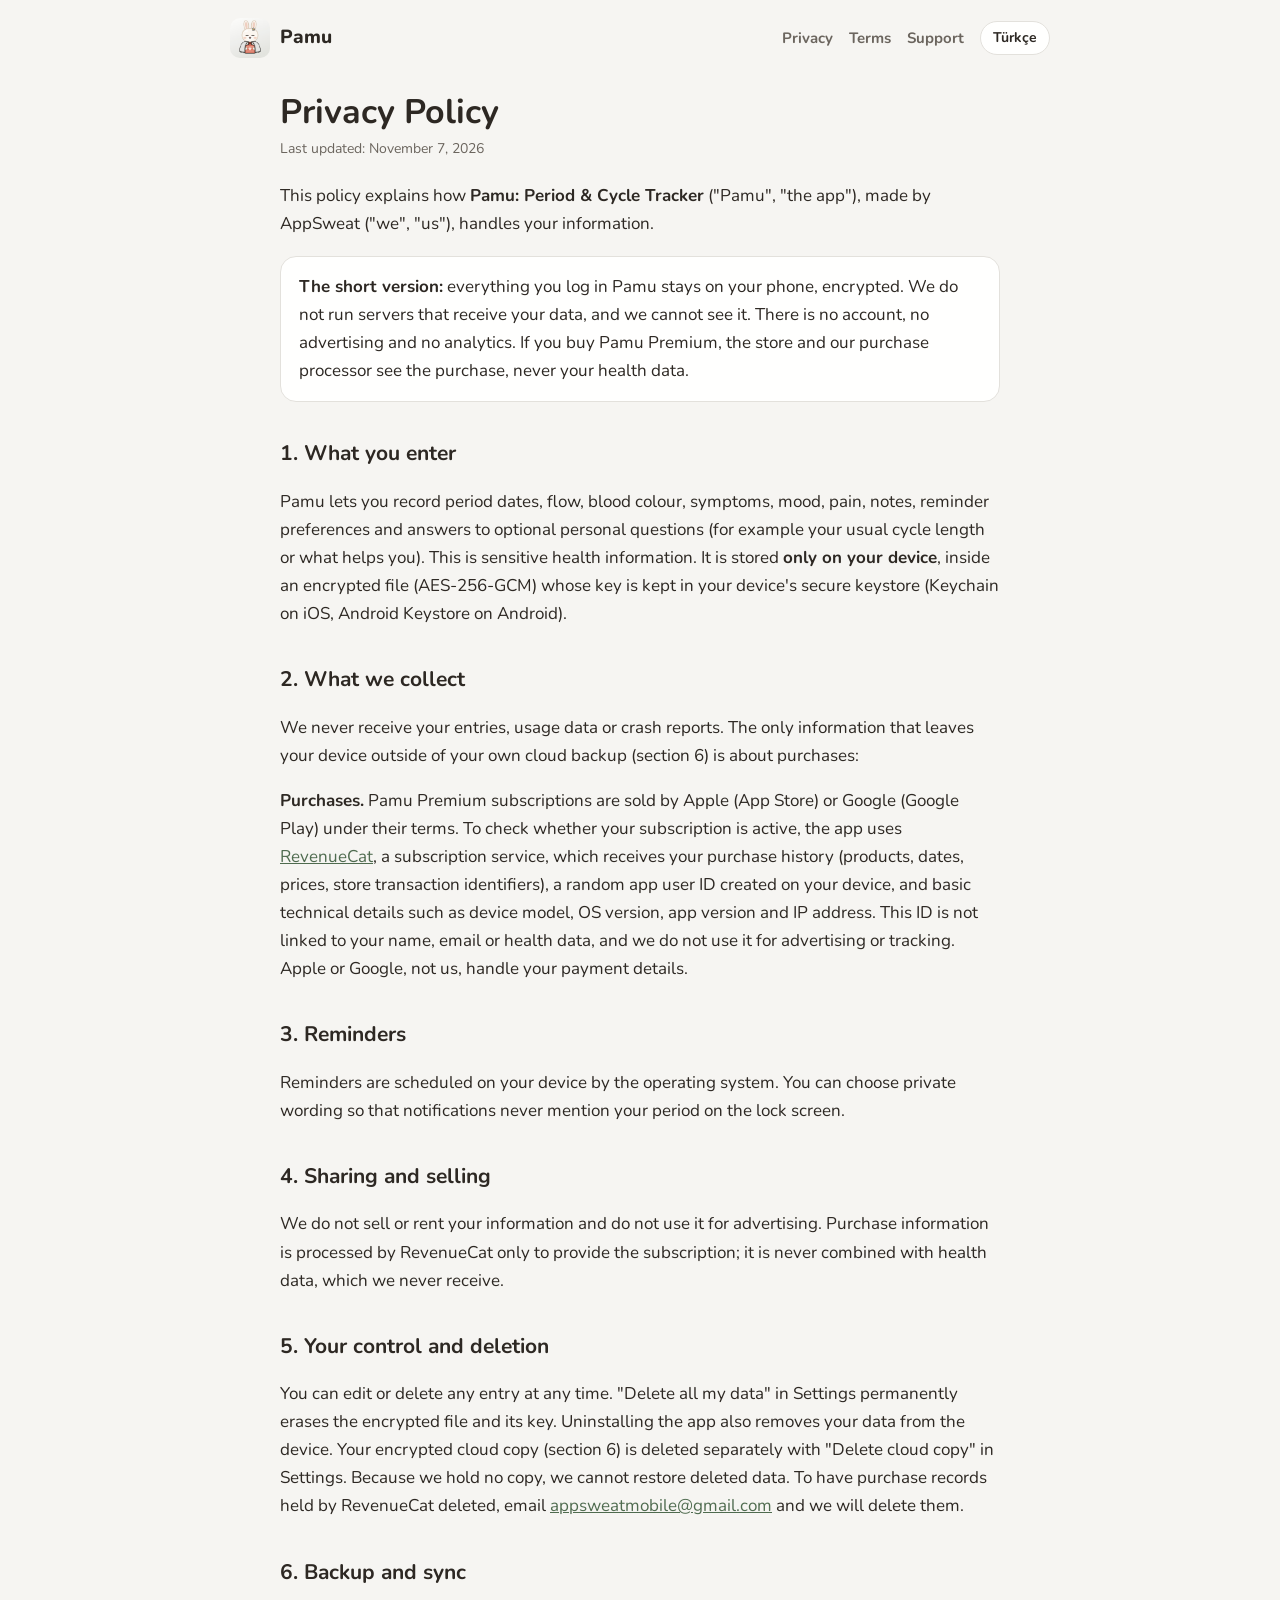
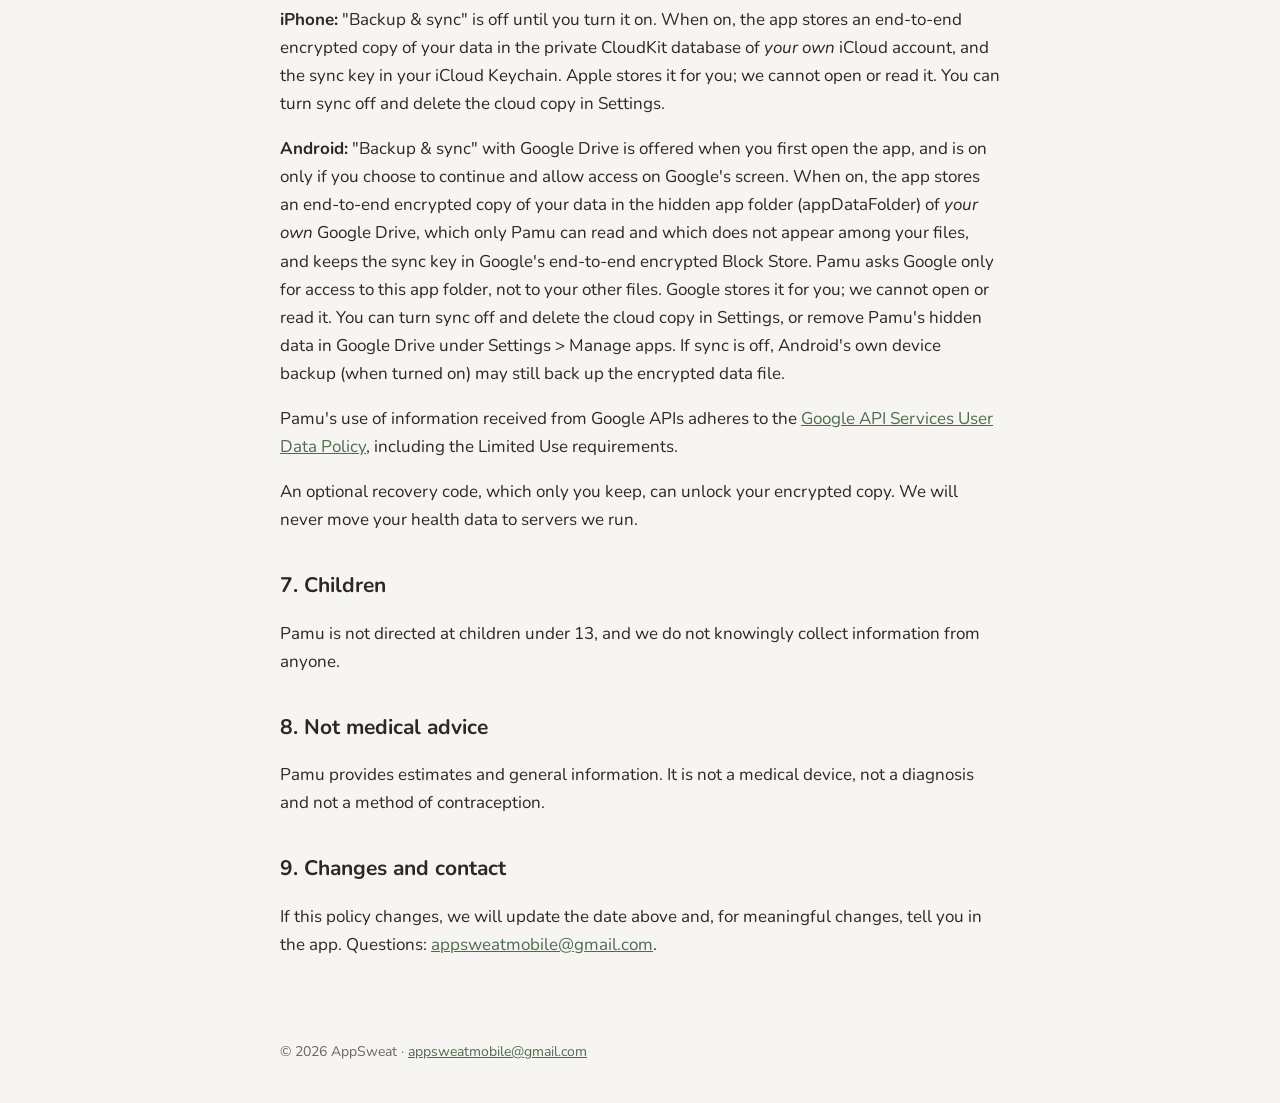
==== commit 10f6db26: "feat: show one language at a time with an English/Türkçe switch Co-Authored-By: Claude Opus 5.5 <nor" ====
--- a/privacy.html
+++ b/privacy.html
@@ -1,5 +1,5 @@
 <!DOCTYPE html>
-<html lang="en">
+<html lang="en" data-title-tr="Gizlilik Politikası · Pamu">
 <head>
   <meta charset="UTF-8" />
   <meta name="viewport" content="width=device-width, initial-scale=1.0" />
@@ -9,14 +9,17 @@
   <link rel="apple-touch-icon" href="app-icon.png" />
   <link rel="preconnect" href="https://fonts.googleapis.com" />
   <link rel="stylesheet" href="https://fonts.googleapis.com/css2?family=Nunito:wght@400;700;800&display=swap" />
-  <link rel="stylesheet" href="style.css" />
+  <meta name="apple-itunes-app" content="app-id=6824039129" />
+  <script>(function(){var l=null;try{l=new URLSearchParams(location.search).get('lang')||localStorage.getItem('pamuLang')}catch(e){}if(location.hash==='#tr')l='tr';if(l!=='tr'&&l!=='en')l=/^tr/i.test(navigator.language||'')?'tr':'en';var h=document.documentElement;h.setAttribute('data-lang',l);h.lang=l})();</script>
+  <link rel="stylesheet" href="style.css?v=4" />
 </head>
 <body>
   <header class="topbar">
     <a class="brand" href="index.html"><img src="app-icon.png" alt="" /><span>Pamu</span></a>
-    <nav class="nav"><a href="privacy.html">Privacy · Gizlilik</a><a href="terms.html">Terms · Koşullar</a><a href="support.html">Support · Destek</a></nav>
+    <nav class="nav"><a href="privacy.html"><span class="i18n-en">Privacy</span><span class="i18n-tr">Gizlilik</span></a><a href="terms.html"><span class="i18n-en">Terms</span><span class="i18n-tr">Koşullar</span></a><a href="support.html"><span class="i18n-en">Support</span><span class="i18n-tr">Destek</span></a><button class="lang-switch i18n-en" type="button" data-set-lang="tr" lang="tr">Türkçe</button><button class="lang-switch i18n-tr" type="button" data-set-lang="en" lang="en">English</button></nav>
   </header>
   <main class="wrap">
+    <div class="i18n-en" lang="en">
     <h1>Privacy Policy</h1>
     <div class="updated">Last updated: November 7, 2026</div>
     <p>This policy explains how <strong>Pamu: Period &amp; Cycle Tracker</strong> ("Pamu", "the app"), made by AppSweat ("we", "us"), handles your information.</p>
@@ -52,8 +55,10 @@
 
     <h2>9. Changes and contact</h2>
     <p>If this policy changes, we will update the date above and, for meaningful changes, tell you in the app. Questions: <a href="mailto:appsweatmobile@gmail.com">appsweatmobile@gmail.com</a>.</p>
+    </div>
 
-    <div class="lang" id="tr" lang="tr">
+
+    <div class="lang i18n-tr" id="tr" lang="tr">
       <h1>Gizlilik Politikası</h1>
       <div class="updated">Son güncelleme: 7 Kasım 2026</div>
       <p>Bu politika, AppSweat tarafından geliştirilen <strong>Pamu: Regl ve Döngü Takibi</strong> uygulamasının bilgilerini nasıl ele aldığını açıklar.</p>
@@ -83,5 +88,7 @@
     </div>
   </main>
   <footer>© 2026 AppSweat · <a href="mailto:appsweatmobile@gmail.com">appsweatmobile@gmail.com</a></footer>
+  <script src="store-banner.js?v=4"></script>
+  <script src="lang.js?v=4"></script>
 </body>
 </html>
--- a/style.css
+++ b/style.css
@@ -7,7 +7,7 @@
 .topbar{display:flex;align-items:center;justify-content:space-between;gap:16px;flex-wrap:wrap;max-width:860px;margin:0 auto;padding:18px 20px}
 .brand{display:flex;align-items:center;gap:10px;font-weight:800;font-size:19px;color:var(--fg);text-decoration:none}
 .brand img{width:40px;height:40px;border-radius:10px}
-.nav{display:flex;gap:16px;flex-wrap:wrap;font-weight:700;font-size:15px}
+.nav{display:flex;align-items:center;gap:16px;flex-wrap:wrap;font-weight:700;font-size:15px}
 .nav a{text-decoration:none;color:var(--muted)}
 .nav a:hover{color:var(--fg)}
 .wrap{max-width:760px;margin:0 auto;padding:8px 20px 64px}
@@ -18,10 +18,23 @@
 .callout{background:var(--card);border:1px solid var(--line);border-radius:16px;padding:16px 18px;margin:18px 0}
 .lang{display:inline-block;margin:44px 0 0;padding-top:28px;border-top:1px solid var(--line);width:100%}
 .hero{display:grid;grid-template-columns:auto 1fr;gap:28px;align-items:center;margin:28px 0}
-.hero img{width:150px;height:150px;border-radius:34px;box-shadow:0 8px 30px rgba(0,0,0,.08)}
+.hero>img{width:150px;height:150px;border-radius:34px;box-shadow:0 8px 30px rgba(0,0,0,.08)}
 .lead{font-size:19px;color:var(--muted)}
 .points{display:grid;grid-template-columns:repeat(auto-fit,minmax(210px,1fr));gap:14px;margin:26px 0}
 .points div{background:var(--card);border:1px solid var(--line);border-radius:16px;padding:16px}
 .points b{display:block;margin-bottom:4px}
 footer{max-width:760px;margin:0 auto;padding:0 20px 40px;color:var(--muted);font-size:14px}
-@media (max-width:560px){.hero{grid-template-columns:1fr}.hero img{width:110px;height:110px;border-radius:26px}h1{font-size:28px}}
+@media (max-width:560px){.hero{grid-template-columns:1fr}.hero>img{width:110px;height:110px;border-radius:26px}h1{font-size:28px}}
+.app-banner{position:sticky;top:0;z-index:10;display:flex;align-items:center;gap:12px;padding:10px 14px;background:var(--card);border-bottom:1px solid var(--line);box-shadow:0 2px 12px rgba(0,0,0,.06)}
+.app-banner img{flex-shrink:0;width:40px;height:40px;border-radius:10px}
+.app-banner-text{flex:1;min-width:0;line-height:1.25}
+.app-banner-text b{display:block;font-size:16px}
+.app-banner-text span{font-size:13px;color:var(--muted)}
+.app-banner-close{border:0;background:none;color:var(--muted);font-size:24px;line-height:1;padding:4px 6px;cursor:pointer}
+.app-banner-cta{flex-shrink:0;background:var(--rose);color:#fff;font-weight:800;text-decoration:none;padding:8px 18px;border-radius:999px;font-size:15px}
+.stores{display:flex;flex-wrap:wrap;gap:12px;margin:18px 0 0}
+.stores a{display:inline-block;line-height:0}
+.stores img{height:52px;width:auto}
+html[data-lang="tr"] .i18n-en,html[data-lang="en"] .i18n-tr{display:none!important}
+html[data-lang] .lang{margin-top:0;padding-top:0;border-top:0}
+.lang-switch{font:inherit;font-weight:700;font-size:14px;color:var(--fg);background:var(--card);border:1px solid var(--line);border-radius:999px;padding:4px 12px;cursor:pointer}
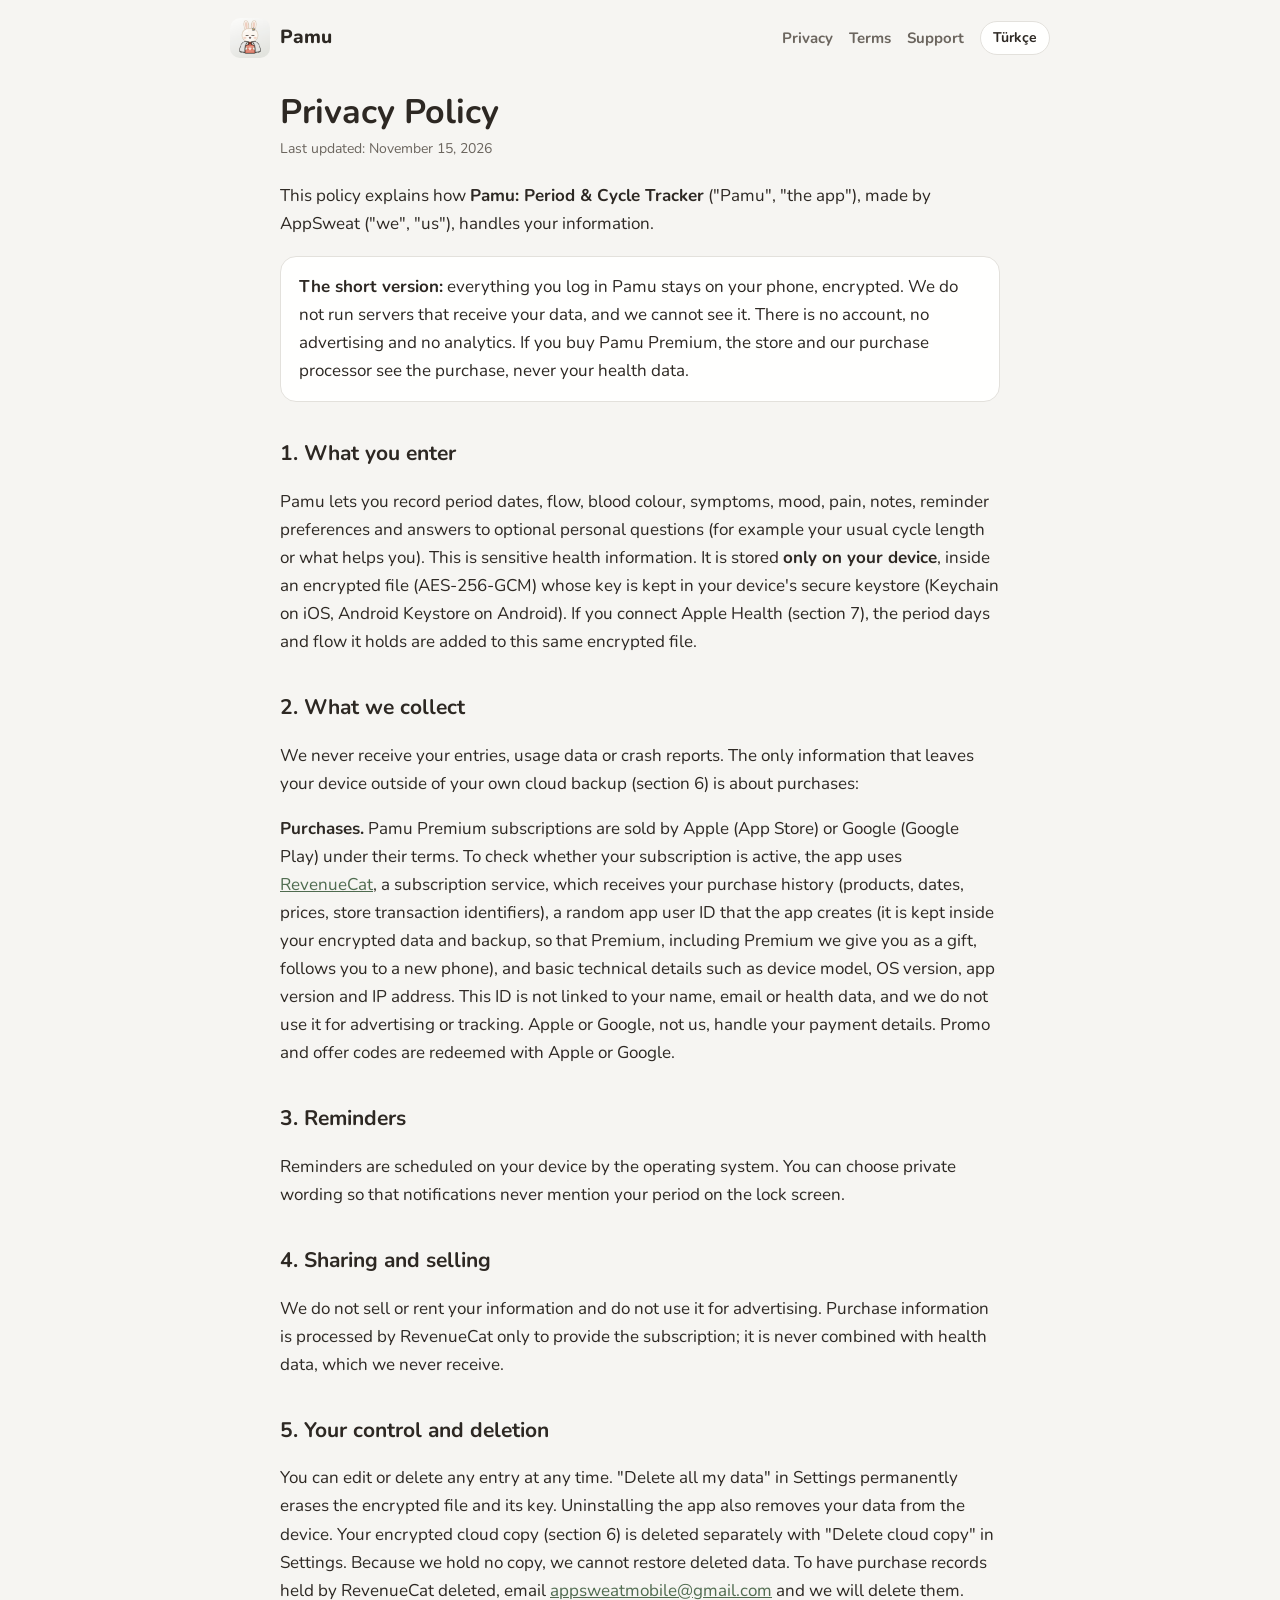
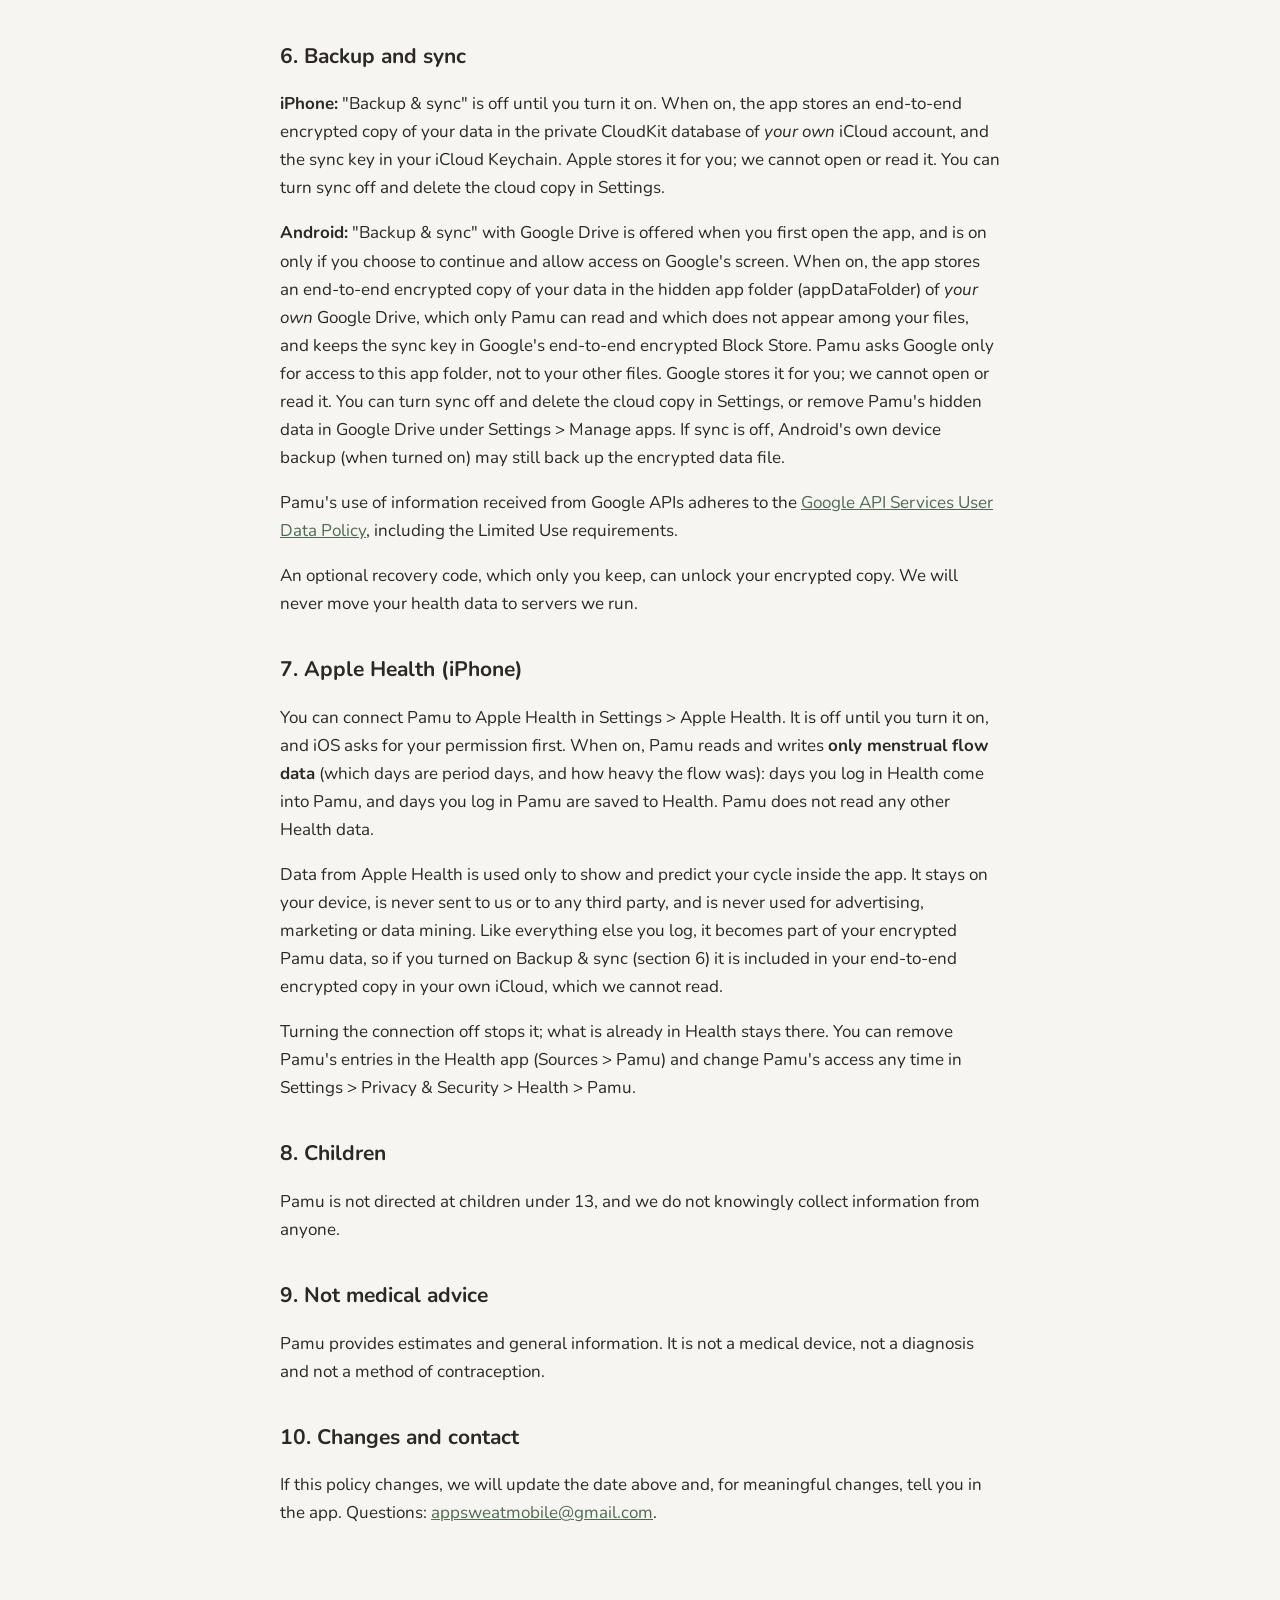
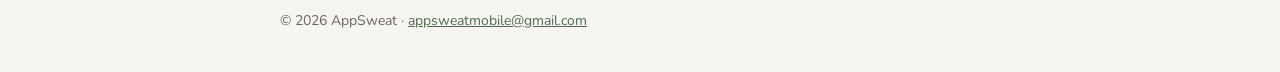
==== commit 6b76a4d6: "docs: privacy policy covers Apple Health and the Premium ID Co-Authored-By: Claude Opus 5.5 <noreply" ====
--- a/privacy.html
+++ b/privacy.html
@@ -21,16 +21,16 @@
   <main class="wrap">
     <div class="i18n-en" lang="en">
     <h1>Privacy Policy</h1>
-    <div class="updated">Last updated: November 7, 2026</div>
+    <div class="updated">Last updated: November 15, 2026</div>
     <p>This policy explains how <strong>Pamu: Period &amp; Cycle Tracker</strong> ("Pamu", "the app"), made by AppSweat ("we", "us"), handles your information.</p>
     <div class="callout"><strong>The short version:</strong> everything you log in Pamu stays on your phone, encrypted. We do not run servers that receive your data, and we cannot see it. There is no account, no advertising and no analytics. If you buy Pamu Premium, the store and our purchase processor see the purchase, never your health data.</div>
 
     <h2>1. What you enter</h2>
-    <p>Pamu lets you record period dates, flow, blood colour, symptoms, mood, pain, notes, reminder preferences and answers to optional personal questions (for example your usual cycle length or what helps you). This is sensitive health information. It is stored <strong>only on your device</strong>, inside an encrypted file (AES-256-GCM) whose key is kept in your device's secure keystore (Keychain on iOS, Android Keystore on Android).</p>
+    <p>Pamu lets you record period dates, flow, blood colour, symptoms, mood, pain, notes, reminder preferences and answers to optional personal questions (for example your usual cycle length or what helps you). This is sensitive health information. It is stored <strong>only on your device</strong>, inside an encrypted file (AES-256-GCM) whose key is kept in your device's secure keystore (Keychain on iOS, Android Keystore on Android). If you connect Apple Health (section 7), the period days and flow it holds are added to this same encrypted file.</p>
 
     <h2>2. What we collect</h2>
     <p>We never receive your entries, usage data or crash reports. The only information that leaves your device outside of your own cloud backup (section 6) is about purchases:</p>
-    <p><strong>Purchases.</strong> Pamu Premium subscriptions are sold by Apple (App Store) or Google (Google Play) under their terms. To check whether your subscription is active, the app uses <a href="https://www.revenuecat.com/privacy">RevenueCat</a>, a subscription service, which receives your purchase history (products, dates, prices, store transaction identifiers), a random app user ID created on your device, and basic technical details such as device model, OS version, app version and IP address. This ID is not linked to your name, email or health data, and we do not use it for advertising or tracking. Apple or Google, not us, handle your payment details.</p>
+    <p><strong>Purchases.</strong> Pamu Premium subscriptions are sold by Apple (App Store) or Google (Google Play) under their terms. To check whether your subscription is active, the app uses <a href="https://www.revenuecat.com/privacy">RevenueCat</a>, a subscription service, which receives your purchase history (products, dates, prices, store transaction identifiers), a random app user ID that the app creates (it is kept inside your encrypted data and backup, so that Premium, including Premium we give you as a gift, follows you to a new phone), and basic technical details such as device model, OS version, app version and IP address. This ID is not linked to your name, email or health data, and we do not use it for advertising or tracking. Apple or Google, not us, handle your payment details. Promo and offer codes are redeemed with Apple or Google.</p>
 
     <h2>3. Reminders</h2>
     <p>Reminders are scheduled on your device by the operating system. You can choose private wording so that notifications never mention your period on the lock screen.</p>
@@ -47,27 +47,32 @@
     <p>Pamu's use of information received from Google APIs adheres to the <a href="https://developers.google.com/terms/api-services-user-data-policy">Google API Services User Data Policy</a>, including the Limited Use requirements.</p>
     <p>An optional recovery code, which only you keep, can unlock your encrypted copy. We will never move your health data to servers we run.</p>
 
-    <h2>7. Children</h2>
+    <h2>7. Apple Health (iPhone)</h2>
+    <p>You can connect Pamu to Apple Health in Settings &gt; Apple Health. It is off until you turn it on, and iOS asks for your permission first. When on, Pamu reads and writes <strong>only menstrual flow data</strong> (which days are period days, and how heavy the flow was): days you log in Health come into Pamu, and days you log in Pamu are saved to Health. Pamu does not read any other Health data.</p>
+    <p>Data from Apple Health is used only to show and predict your cycle inside the app. It stays on your device, is never sent to us or to any third party, and is never used for advertising, marketing or data mining. Like everything else you log, it becomes part of your encrypted Pamu data, so if you turned on Backup &amp; sync (section 6) it is included in your end-to-end encrypted copy in your own iCloud, which we cannot read.</p>
+    <p>Turning the connection off stops it; what is already in Health stays there. You can remove Pamu's entries in the Health app (Sources &gt; Pamu) and change Pamu's access any time in Settings &gt; Privacy &amp; Security &gt; Health &gt; Pamu.</p>
+
+    <h2>8. Children</h2>
     <p>Pamu is not directed at children under 13, and we do not knowingly collect information from anyone.</p>
 
-    <h2>8. Not medical advice</h2>
+    <h2>9. Not medical advice</h2>
     <p>Pamu provides estimates and general information. It is not a medical device, not a diagnosis and not a method of contraception.</p>
 
-    <h2>9. Changes and contact</h2>
+    <h2>10. Changes and contact</h2>
     <p>If this policy changes, we will update the date above and, for meaningful changes, tell you in the app. Questions: <a href="mailto:appsweatmobile@gmail.com">appsweatmobile@gmail.com</a>.</p>
     </div>
 
 
     <div class="lang i18n-tr" id="tr" lang="tr">
       <h1>Gizlilik Politikası</h1>
-      <div class="updated">Son güncelleme: 7 Kasım 2026</div>
+      <div class="updated">Son güncelleme: 15 Kasım 2026</div>
       <p>Bu politika, AppSweat tarafından geliştirilen <strong>Pamu: Regl ve Döngü Takibi</strong> uygulamasının bilgilerini nasıl ele aldığını açıklar.</p>
       <div class="callout"><strong>Kısaca:</strong> Pamu'ya kaydettiğin her şey telefonunda, şifreli olarak kalır. Verilerini alan bir sunucumuz yok ve onları göremeyiz. Hesap, reklam ve analitik yoktur. Pamu Premium satın alırsan satın alımı mağaza ve ödeme altyapımız görür; sağlık verilerini asla görmez.</div>
       <h2>1. Girdiğin bilgiler</h2>
-      <p>Regl tarihleri, akış, kan rengi, belirtiler, ruh hali, ağrı, notlar, hatırlatma tercihleri ve isteğe bağlı kişisel sorulara verdiğin cevaplar hassas sağlık verisidir. Bunlar <strong>yalnızca cihazında</strong>, anahtarı cihazının güvenli anahtar deposunda (iOS'ta Keychain, Android'de Android Keystore) tutulan şifreli bir dosyada (AES-256-GCM) saklanır.</p>
+      <p>Regl tarihleri, akış, kan rengi, belirtiler, ruh hali, ağrı, notlar, hatırlatma tercihleri ve isteğe bağlı kişisel sorulara verdiğin cevaplar hassas sağlık verisidir. Bunlar <strong>yalnızca cihazında</strong>, anahtarı cihazının güvenli anahtar deposunda (iOS'ta Keychain, Android'de Android Keystore) tutulan şifreli bir dosyada (AES-256-GCM) saklanır. Apple Sağlık'ı bağlarsan (7. madde) oradaki regl günleri ve akış bilgisi de bu şifreli dosyaya eklenir.</p>
       <h2>2. Topladığımız veriler</h2>
       <p>Kayıtların, kullanım verilerin veya hata raporların bize hiç ulaşmaz. Kendi bulut yedeğin (6. madde) dışında cihazından çıkan tek bilgi satın alımlarla ilgilidir:</p>
-      <p><strong>Satın almalar.</strong> Pamu Premium abonelikleri Apple (App Store) veya Google (Google Play) tarafından kendi koşullarıyla satılır. Aboneliğinin etkin olup olmadığını kontrol etmek için uygulama bir abonelik hizmeti olan <a href="https://www.revenuecat.com/privacy">RevenueCat</a>'i kullanır. RevenueCat satın alma geçmişini (ürün, tarih, fiyat, mağaza işlem kimlikleri), cihazında oluşturulan rastgele bir uygulama kullanıcı kimliğini ve cihaz modeli, işletim sistemi ve uygulama sürümü, IP adresi gibi temel teknik bilgileri alır. Bu kimlik adına, e-postana veya sağlık verilerine bağlı değildir; reklam ya da takip için kullanılmaz. Ödeme bilgilerini biz değil Apple veya Google işler.</p>
+      <p><strong>Satın almalar.</strong> Pamu Premium abonelikleri Apple (App Store) veya Google (Google Play) tarafından kendi koşullarıyla satılır. Aboneliğinin etkin olup olmadığını kontrol etmek için uygulama bir abonelik hizmeti olan <a href="https://www.revenuecat.com/privacy">RevenueCat</a>'i kullanır. RevenueCat satın alma geçmişini (ürün, tarih, fiyat, mağaza işlem kimlikleri), uygulamanın oluşturduğu rastgele bir uygulama kullanıcı kimliğini (Premium'un, sana hediye ettiğimiz Premium dahil, yeni telefonuna da gelmesi için şifreli verilerinin ve yedeğinin içinde saklanır) ve cihaz modeli, işletim sistemi ve uygulama sürümü, IP adresi gibi temel teknik bilgileri alır. Bu kimlik adına, e-postana veya sağlık verilerine bağlı değildir; reklam ya da takip için kullanılmaz. Ödeme bilgilerini biz değil Apple veya Google işler. Promosyon ve teklif kodları Apple veya Google üzerinden kullanılır.</p>
       <h2>3. Hatırlatmalar</h2>
       <p>Hatırlatmalar cihazında işletim sistemi tarafından planlanır. Kilit ekranında reglden bahsetmeyen gizli ifadeler seçebilirsin.</p>
       <h2>4. Paylaşım ve satış</h2>
@@ -79,11 +84,15 @@
       <p><strong>Android:</strong> Google Drive ile "Yedekleme ve senkron" uygulamayı ilk açtığında sana sunulur; yalnızca devam etmeyi seçip Google'ın ekranında erişime izin verirsen açılır. Açıkken uygulama verilerinin uçtan uca şifreli bir kopyasını <em>kendi</em> Google Drive'ının gizli uygulama klasöründe (appDataFolder) saklar; bu klasörü yalnızca Pamu okuyabilir ve dosyaların arasında görünmez. Senkron anahtarı Google'ın uçtan uca şifreli Block Store hizmetinde tutulur. Pamu Google'dan yalnızca bu uygulama klasörüne erişim ister, diğer dosyalarına erişmez. Bunu Google senin için saklar; biz açamaz, okuyamayız. Senkronu kapatıp bulut kopyasını Ayarlar'dan silebilir ya da Pamu'nun gizli verisini Google Drive'da Ayarlar &gt; Uygulamaları yönet bölümünden kaldırabilirsin. Senkron kapalıyken Android'in kendi cihaz yedeklemesi (açıksa) şifreli veri dosyasını yine yedekleyebilir.</p>
       <p>Pamu'nun Google API'lerinden aldığı bilgileri kullanımı, Sınırlı Kullanım (Limited Use) gereklilikleri dahil <a href="https://developers.google.com/terms/api-services-user-data-policy">Google API Hizmetleri Kullanıcı Verileri Politikası</a>'na uygundur.</p>
       <p>Yalnızca sende duran isteğe bağlı bir kurtarma kodu şifreli kopyanı açabilir. Sağlık verilerini asla kendi sunucularımıza taşımayacağız.</p>
-      <h2>7. Çocuklar</h2>
+      <h2>7. Apple Sağlık (iPhone)</h2>
+      <p>Pamu'yu Ayarlar &gt; Apple Sağlık bölümünden Apple Sağlık'a bağlayabilirsin. Sen açana kadar kapalıdır ve iOS önce iznini ister. Açıkken Pamu <strong>yalnızca adet akışı verilerini</strong> (hangi günlerin regl günü olduğu ve akışın yoğunluğu) okur ve yazar: Sağlık'a girdiğin günler Pamu'ya gelir, Pamu'ya girdiğin günler Sağlık'a kaydedilir. Pamu başka hiçbir Sağlık verisini okumaz.</p>
+      <p>Apple Sağlık'tan gelen veriler yalnızca uygulama içinde döngünü göstermek ve tahmin etmek için kullanılır. Cihazında kalır; bize veya herhangi bir üçüncü tarafa asla gönderilmez, reklam, pazarlama veya veri madenciliği için asla kullanılmaz. Girdiğin diğer her şey gibi şifreli Pamu verilerinin parçası olur; Yedekleme ve senkronu açtıysan (6. madde) kendi iCloud'undaki, bizim okuyamadığımız uçtan uca şifreli kopyaya da dahil edilir.</p>
+      <p>Bağlantıyı kapatınca senkron durur; Sağlık'taki kayıtlar orada kalır. Pamu'nun kayıtlarını Sağlık uygulamasında (Kaynaklar &gt; Pamu) silebilir, Pamu'nun erişimini istediğin an Ayarlar &gt; Gizlilik ve Güvenlik &gt; Sağlık &gt; Pamu bölümünden değiştirebilirsin.</p>
+      <h2>8. Çocuklar</h2>
       <p>Pamu 13 yaşın altındaki çocuklara yönelik değildir.</p>
-      <h2>8. Tıbbi tavsiye değildir</h2>
+      <h2>9. Tıbbi tavsiye değildir</h2>
       <p>Pamu tahminler ve genel bilgiler sunar. Tıbbi cihaz, teşhis veya doğum kontrol yöntemi değildir.</p>
-      <h2>9. Değişiklikler ve iletişim</h2>
+      <h2>10. Değişiklikler ve iletişim</h2>
       <p>Politika değişirse yukarıdaki tarihi güncelleriz; önemli değişiklikleri uygulamada bildiririz. Sorular için: <a href="mailto:appsweatmobile@gmail.com">appsweatmobile@gmail.com</a>.</p>
     </div>
   </main>
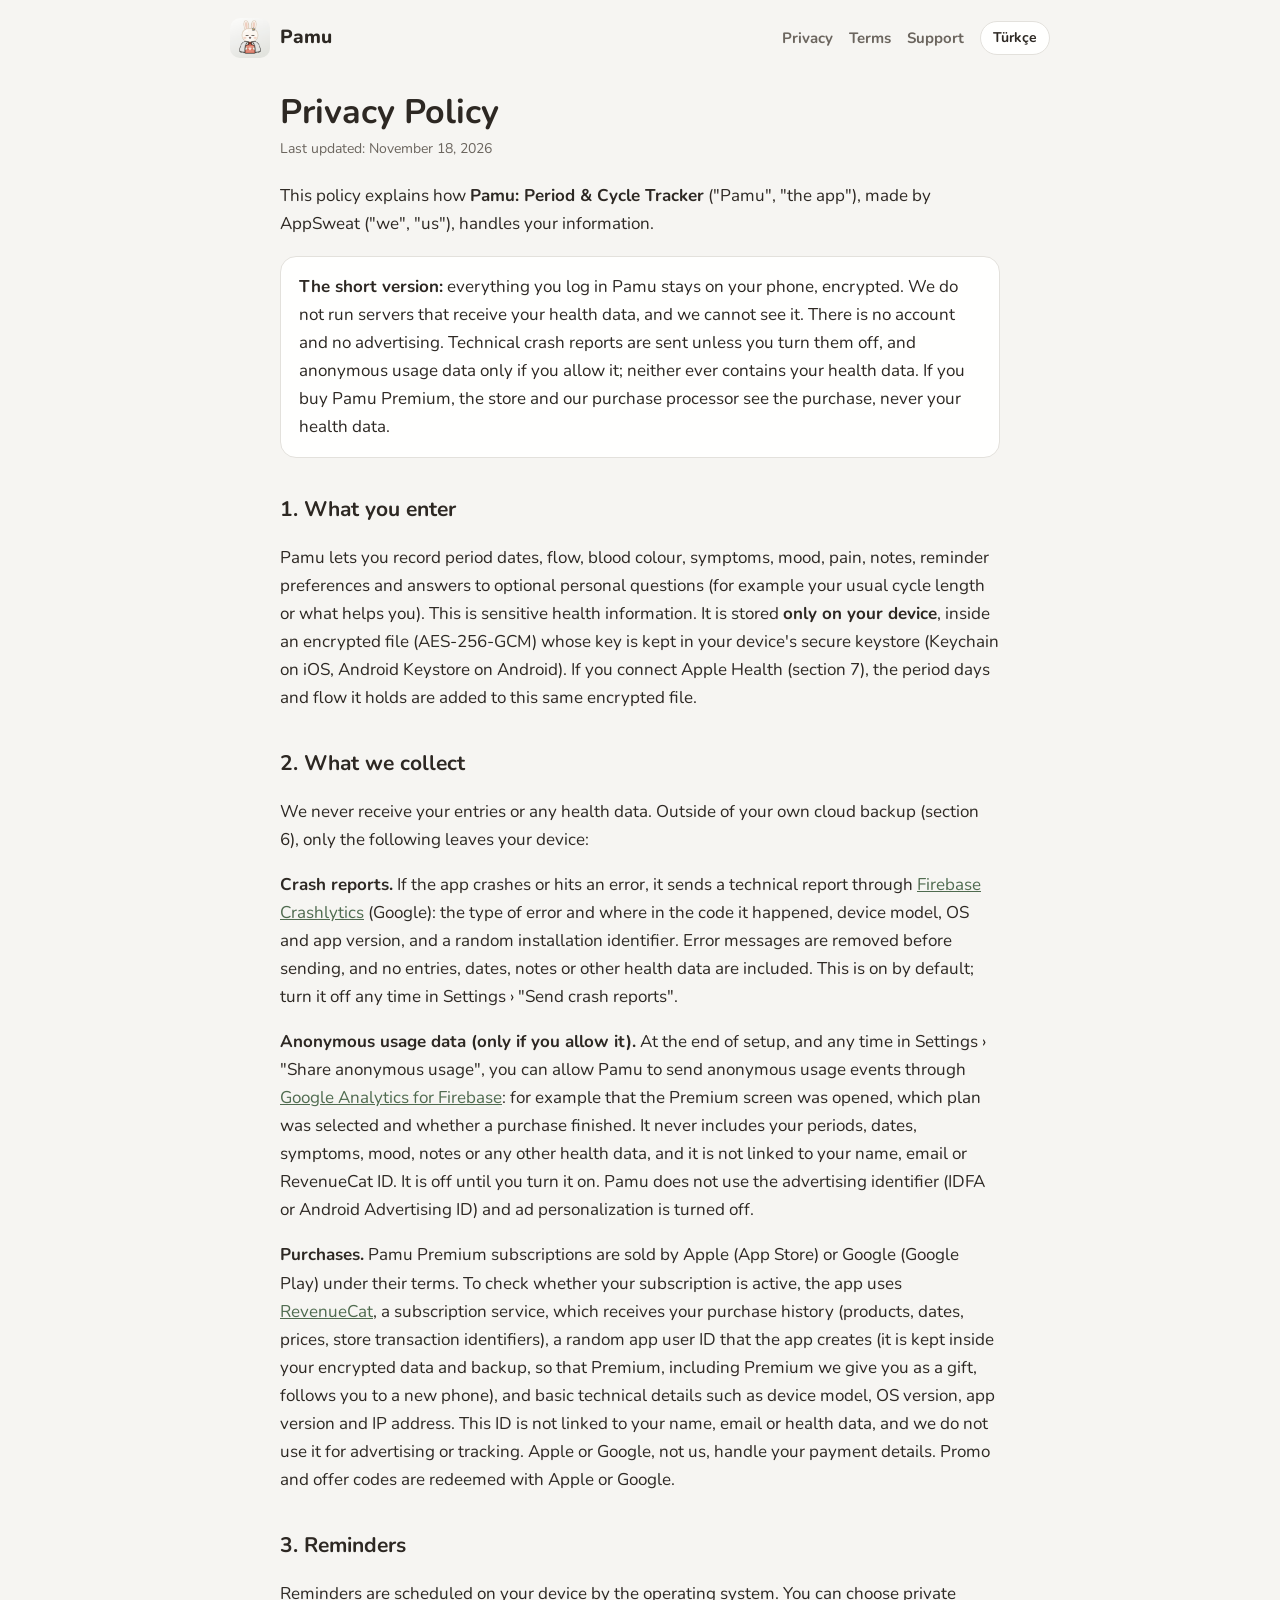
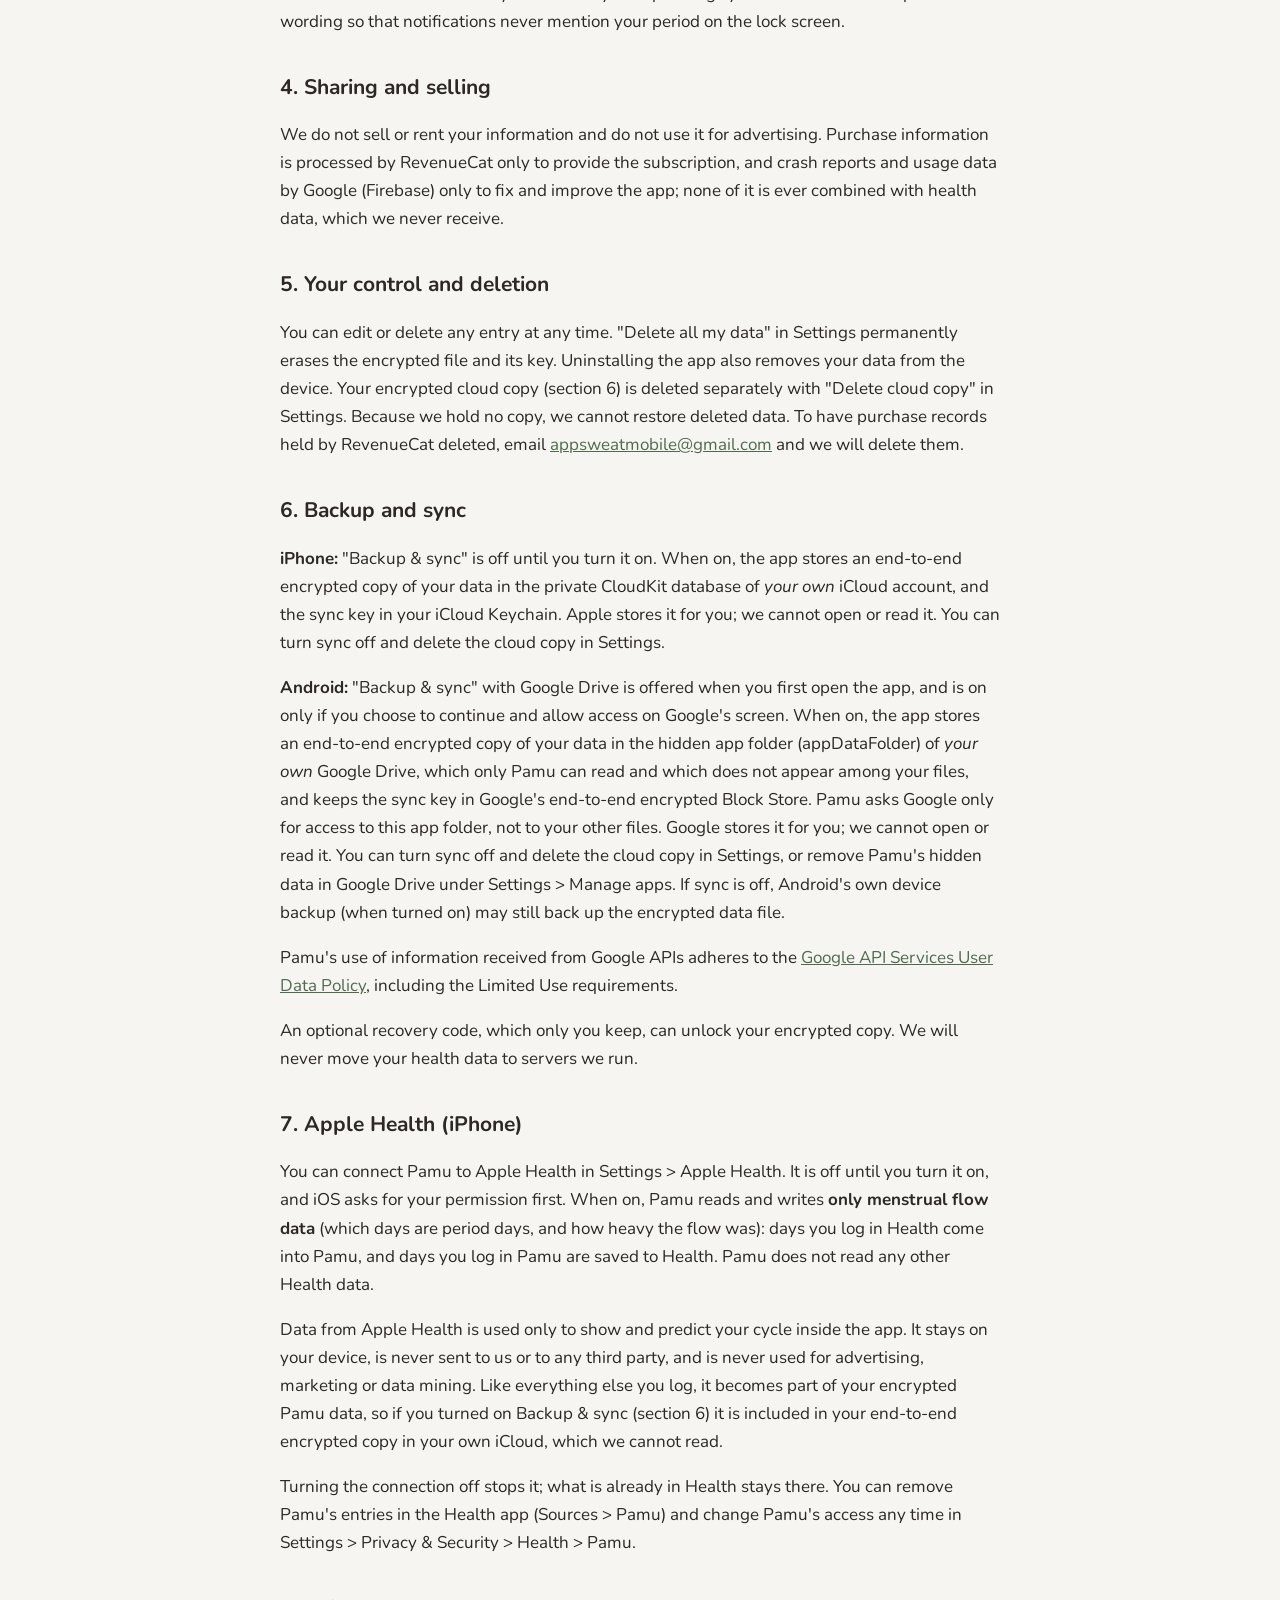
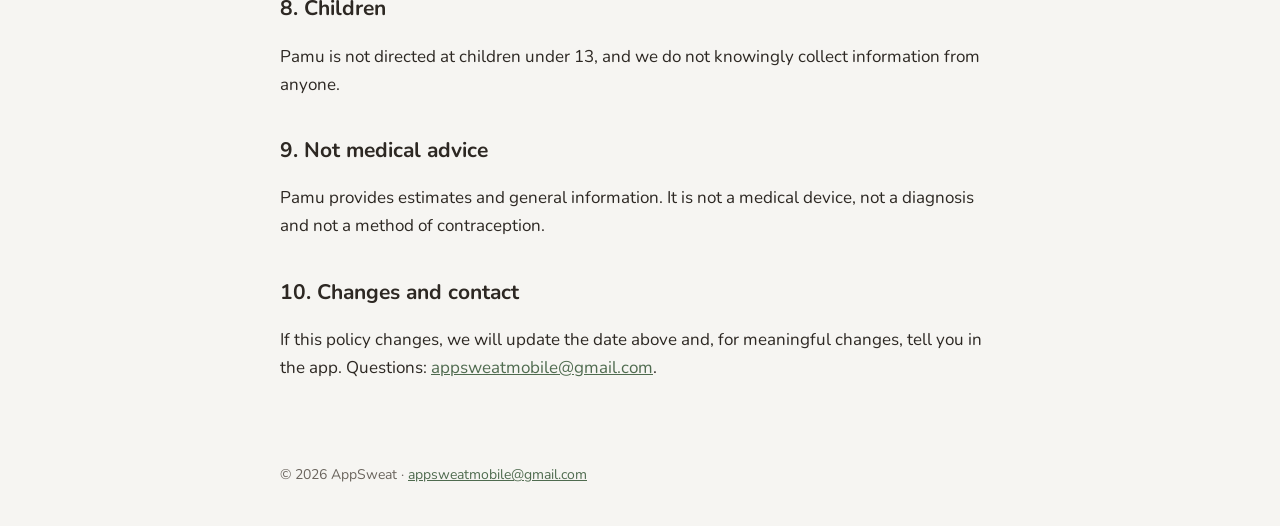
==== commit 57ee4eee: "docs: privacy policy covers Firebase crash reports and opt-in usage data Co-Authored-By: Claude Opus" ====
--- a/privacy.html
+++ b/privacy.html
@@ -21,22 +21,24 @@
   <main class="wrap">
     <div class="i18n-en" lang="en">
     <h1>Privacy Policy</h1>
-    <div class="updated">Last updated: November 15, 2026</div>
+    <div class="updated">Last updated: November 18, 2026</div>
     <p>This policy explains how <strong>Pamu: Period &amp; Cycle Tracker</strong> ("Pamu", "the app"), made by AppSweat ("we", "us"), handles your information.</p>
-    <div class="callout"><strong>The short version:</strong> everything you log in Pamu stays on your phone, encrypted. We do not run servers that receive your data, and we cannot see it. There is no account, no advertising and no analytics. If you buy Pamu Premium, the store and our purchase processor see the purchase, never your health data.</div>
+    <div class="callout"><strong>The short version:</strong> everything you log in Pamu stays on your phone, encrypted. We do not run servers that receive your health data, and we cannot see it. There is no account and no advertising. Technical crash reports are sent unless you turn them off, and anonymous usage data only if you allow it; neither ever contains your health data. If you buy Pamu Premium, the store and our purchase processor see the purchase, never your health data.</div>
 
     <h2>1. What you enter</h2>
     <p>Pamu lets you record period dates, flow, blood colour, symptoms, mood, pain, notes, reminder preferences and answers to optional personal questions (for example your usual cycle length or what helps you). This is sensitive health information. It is stored <strong>only on your device</strong>, inside an encrypted file (AES-256-GCM) whose key is kept in your device's secure keystore (Keychain on iOS, Android Keystore on Android). If you connect Apple Health (section 7), the period days and flow it holds are added to this same encrypted file.</p>
 
     <h2>2. What we collect</h2>
-    <p>We never receive your entries, usage data or crash reports. The only information that leaves your device outside of your own cloud backup (section 6) is about purchases:</p>
+    <p>We never receive your entries or any health data. Outside of your own cloud backup (section 6), only the following leaves your device:</p>
+    <p><strong>Crash reports.</strong> If the app crashes or hits an error, it sends a technical report through <a href="https://firebase.google.com/support/privacy">Firebase Crashlytics</a> (Google): the type of error and where in the code it happened, device model, OS and app version, and a random installation identifier. Error messages are removed before sending, and no entries, dates, notes or other health data are included. This is on by default; turn it off any time in Settings › "Send crash reports".</p>
+    <p><strong>Anonymous usage data (only if you allow it).</strong> At the end of setup, and any time in Settings › "Share anonymous usage", you can allow Pamu to send anonymous usage events through <a href="https://firebase.google.com/support/privacy">Google Analytics for Firebase</a>: for example that the Premium screen was opened, which plan was selected and whether a purchase finished. It never includes your periods, dates, symptoms, mood, notes or any other health data, and it is not linked to your name, email or RevenueCat ID. It is off until you turn it on. Pamu does not use the advertising identifier (IDFA or Android Advertising ID) and ad personalization is turned off.</p>
     <p><strong>Purchases.</strong> Pamu Premium subscriptions are sold by Apple (App Store) or Google (Google Play) under their terms. To check whether your subscription is active, the app uses <a href="https://www.revenuecat.com/privacy">RevenueCat</a>, a subscription service, which receives your purchase history (products, dates, prices, store transaction identifiers), a random app user ID that the app creates (it is kept inside your encrypted data and backup, so that Premium, including Premium we give you as a gift, follows you to a new phone), and basic technical details such as device model, OS version, app version and IP address. This ID is not linked to your name, email or health data, and we do not use it for advertising or tracking. Apple or Google, not us, handle your payment details. Promo and offer codes are redeemed with Apple or Google.</p>
 
     <h2>3. Reminders</h2>
     <p>Reminders are scheduled on your device by the operating system. You can choose private wording so that notifications never mention your period on the lock screen.</p>
 
     <h2>4. Sharing and selling</h2>
-    <p>We do not sell or rent your information and do not use it for advertising. Purchase information is processed by RevenueCat only to provide the subscription; it is never combined with health data, which we never receive.</p>
+    <p>We do not sell or rent your information and do not use it for advertising. Purchase information is processed by RevenueCat only to provide the subscription, and crash reports and usage data by Google (Firebase) only to fix and improve the app; none of it is ever combined with health data, which we never receive.</p>
 
     <h2>5. Your control and deletion</h2>
     <p>You can edit or delete any entry at any time. "Delete all my data" in Settings permanently erases the encrypted file and its key. Uninstalling the app also removes your data from the device. Your encrypted cloud copy (section 6) is deleted separately with "Delete cloud copy" in Settings. Because we hold no copy, we cannot restore deleted data. To have purchase records held by RevenueCat deleted, email <a href="mailto:appsweatmobile@gmail.com">appsweatmobile@gmail.com</a> and we will delete them.</p>
@@ -65,18 +67,20 @@
 
     <div class="lang i18n-tr" id="tr" lang="tr">
       <h1>Gizlilik Politikası</h1>
-      <div class="updated">Son güncelleme: 15 Kasım 2026</div>
+      <div class="updated">Son güncelleme: 18 Kasım 2026</div>
       <p>Bu politika, AppSweat tarafından geliştirilen <strong>Pamu: Regl ve Döngü Takibi</strong> uygulamasının bilgilerini nasıl ele aldığını açıklar.</p>
-      <div class="callout"><strong>Kısaca:</strong> Pamu'ya kaydettiğin her şey telefonunda, şifreli olarak kalır. Verilerini alan bir sunucumuz yok ve onları göremeyiz. Hesap, reklam ve analitik yoktur. Pamu Premium satın alırsan satın alımı mağaza ve ödeme altyapımız görür; sağlık verilerini asla görmez.</div>
+      <div class="callout"><strong>Kısaca:</strong> Pamu'ya kaydettiğin her şey telefonunda, şifreli olarak kalır. Sağlık verilerini alan bir sunucumuz yok ve onları göremeyiz. Hesap ve reklam yoktur. Kapatmadığın sürece teknik çökme raporları, yalnızca izin verirsen de anonim kullanım bilgisi gönderilir; ikisi de asla sağlık verisi içermez. Pamu Premium satın alırsan satın alımı mağaza ve ödeme altyapımız görür; sağlık verilerini asla görmez.</div>
       <h2>1. Girdiğin bilgiler</h2>
       <p>Regl tarihleri, akış, kan rengi, belirtiler, ruh hali, ağrı, notlar, hatırlatma tercihleri ve isteğe bağlı kişisel sorulara verdiğin cevaplar hassas sağlık verisidir. Bunlar <strong>yalnızca cihazında</strong>, anahtarı cihazının güvenli anahtar deposunda (iOS'ta Keychain, Android'de Android Keystore) tutulan şifreli bir dosyada (AES-256-GCM) saklanır. Apple Sağlık'ı bağlarsan (7. madde) oradaki regl günleri ve akış bilgisi de bu şifreli dosyaya eklenir.</p>
       <h2>2. Topladığımız veriler</h2>
-      <p>Kayıtların, kullanım verilerin veya hata raporların bize hiç ulaşmaz. Kendi bulut yedeğin (6. madde) dışında cihazından çıkan tek bilgi satın alımlarla ilgilidir:</p>
+      <p>Kayıtların ve hiçbir sağlık verin bize ulaşmaz. Kendi bulut yedeğin (6. madde) dışında cihazından yalnızca şunlar çıkar:</p>
+      <p><strong>Çökme raporları.</strong> Uygulama çökerse ya da bir hatayla karşılaşırsa <a href="https://firebase.google.com/support/privacy">Firebase Crashlytics</a> (Google) üzerinden teknik bir rapor gönderir: hatanın türü ve kodda nerede oluştuğu, cihaz modeli, işletim sistemi ve uygulama sürümü ile rastgele bir kurulum kimliği. Hata mesajları gönderilmeden önce çıkarılır; kayıtlar, tarihler, notlar ya da başka bir sağlık verisi içermez. Varsayılan olarak açıktır; istediğin zaman Ayarlar › "Çökme raporu gönder" ile kapatabilirsin.</p>
+      <p><strong>Anonim kullanım bilgisi (yalnızca izin verirsen).</strong> Kurulumun sonunda ya da istediğin zaman Ayarlar › "Anonim kullanım bilgisi paylaş" ile, Pamu'nun <a href="https://firebase.google.com/support/privacy">Google Analytics for Firebase</a> üzerinden anonim kullanım olayları göndermesine izin verebilirsin: örneğin Premium ekranının açıldığı, hangi planın seçildiği ve satın almanın tamamlanıp tamamlanmadığı. Reglerini, tarihleri, belirtileri, ruh halini, notlarını ya da başka bir sağlık verisini asla içermez; adına, e-postana veya RevenueCat kimliğine bağlanmaz. Sen açana kadar kapalıdır. Pamu reklam kimliğini (IDFA ya da Android Reklam Kimliği) kullanmaz ve reklam kişiselleştirme kapalıdır.</p>
       <p><strong>Satın almalar.</strong> Pamu Premium abonelikleri Apple (App Store) veya Google (Google Play) tarafından kendi koşullarıyla satılır. Aboneliğinin etkin olup olmadığını kontrol etmek için uygulama bir abonelik hizmeti olan <a href="https://www.revenuecat.com/privacy">RevenueCat</a>'i kullanır. RevenueCat satın alma geçmişini (ürün, tarih, fiyat, mağaza işlem kimlikleri), uygulamanın oluşturduğu rastgele bir uygulama kullanıcı kimliğini (Premium'un, sana hediye ettiğimiz Premium dahil, yeni telefonuna da gelmesi için şifreli verilerinin ve yedeğinin içinde saklanır) ve cihaz modeli, işletim sistemi ve uygulama sürümü, IP adresi gibi temel teknik bilgileri alır. Bu kimlik adına, e-postana veya sağlık verilerine bağlı değildir; reklam ya da takip için kullanılmaz. Ödeme bilgilerini biz değil Apple veya Google işler. Promosyon ve teklif kodları Apple veya Google üzerinden kullanılır.</p>
       <h2>3. Hatırlatmalar</h2>
       <p>Hatırlatmalar cihazında işletim sistemi tarafından planlanır. Kilit ekranında reglden bahsetmeyen gizli ifadeler seçebilirsin.</p>
       <h2>4. Paylaşım ve satış</h2>
-      <p>Bilgilerini satmayız, kiralamayız ve reklam için kullanmayız. Satın alma bilgileri RevenueCat tarafından yalnızca aboneliği sağlamak için işlenir; bize hiç ulaşmayan sağlık verilerinle asla birleştirilmez.</p>
+      <p>Bilgilerini satmayız, kiralamayız ve reklam için kullanmayız. Satın alma bilgileri RevenueCat tarafından yalnızca aboneliği sağlamak, çökme raporları ve kullanım bilgisi de Google (Firebase) tarafından yalnızca uygulamayı düzeltmek ve geliştirmek için işlenir; hiçbiri bize hiç ulaşmayan sağlık verilerinle asla birleştirilmez.</p>
       <h2>5. Kontrol ve silme</h2>
       <p>Her kaydı istediğin an düzenleyebilir veya silebilirsin. Ayarlar'daki "Tüm verilerimi sil" şifreli dosyayı ve anahtarını kalıcı olarak siler. Uygulamayı kaldırmak da verilerini cihazdan siler. Şifreli bulut kopyan (6. madde) Ayarlar'daki "Buluttaki kopyayı sil" ile ayrıca silinir. Bizde kopya olmadığı için silinen verileri geri getiremeyiz. RevenueCat'te tutulan satın alma kayıtlarının silinmesini istersen <a href="mailto:appsweatmobile@gmail.com">appsweatmobile@gmail.com</a> adresine yaz, silelim.</p>
       <h2>6. Yedekleme ve senkronizasyon</h2>
